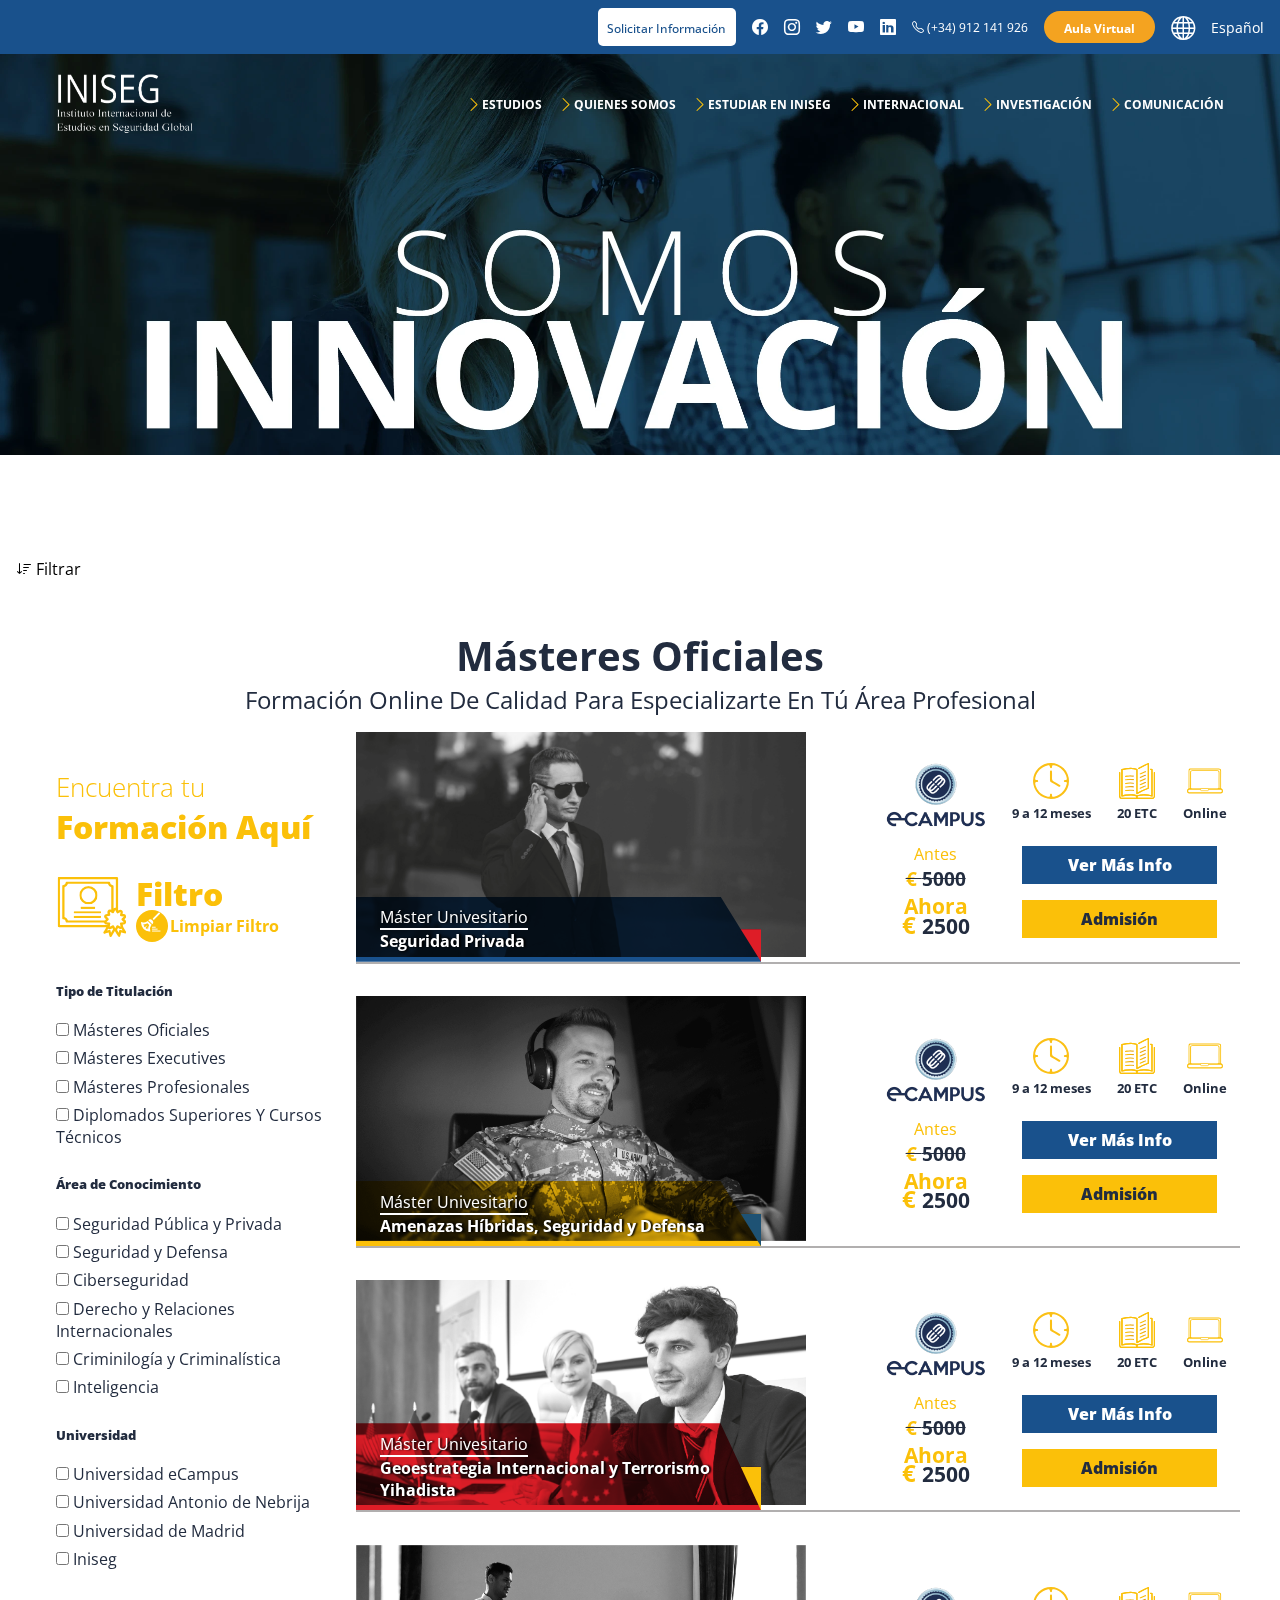
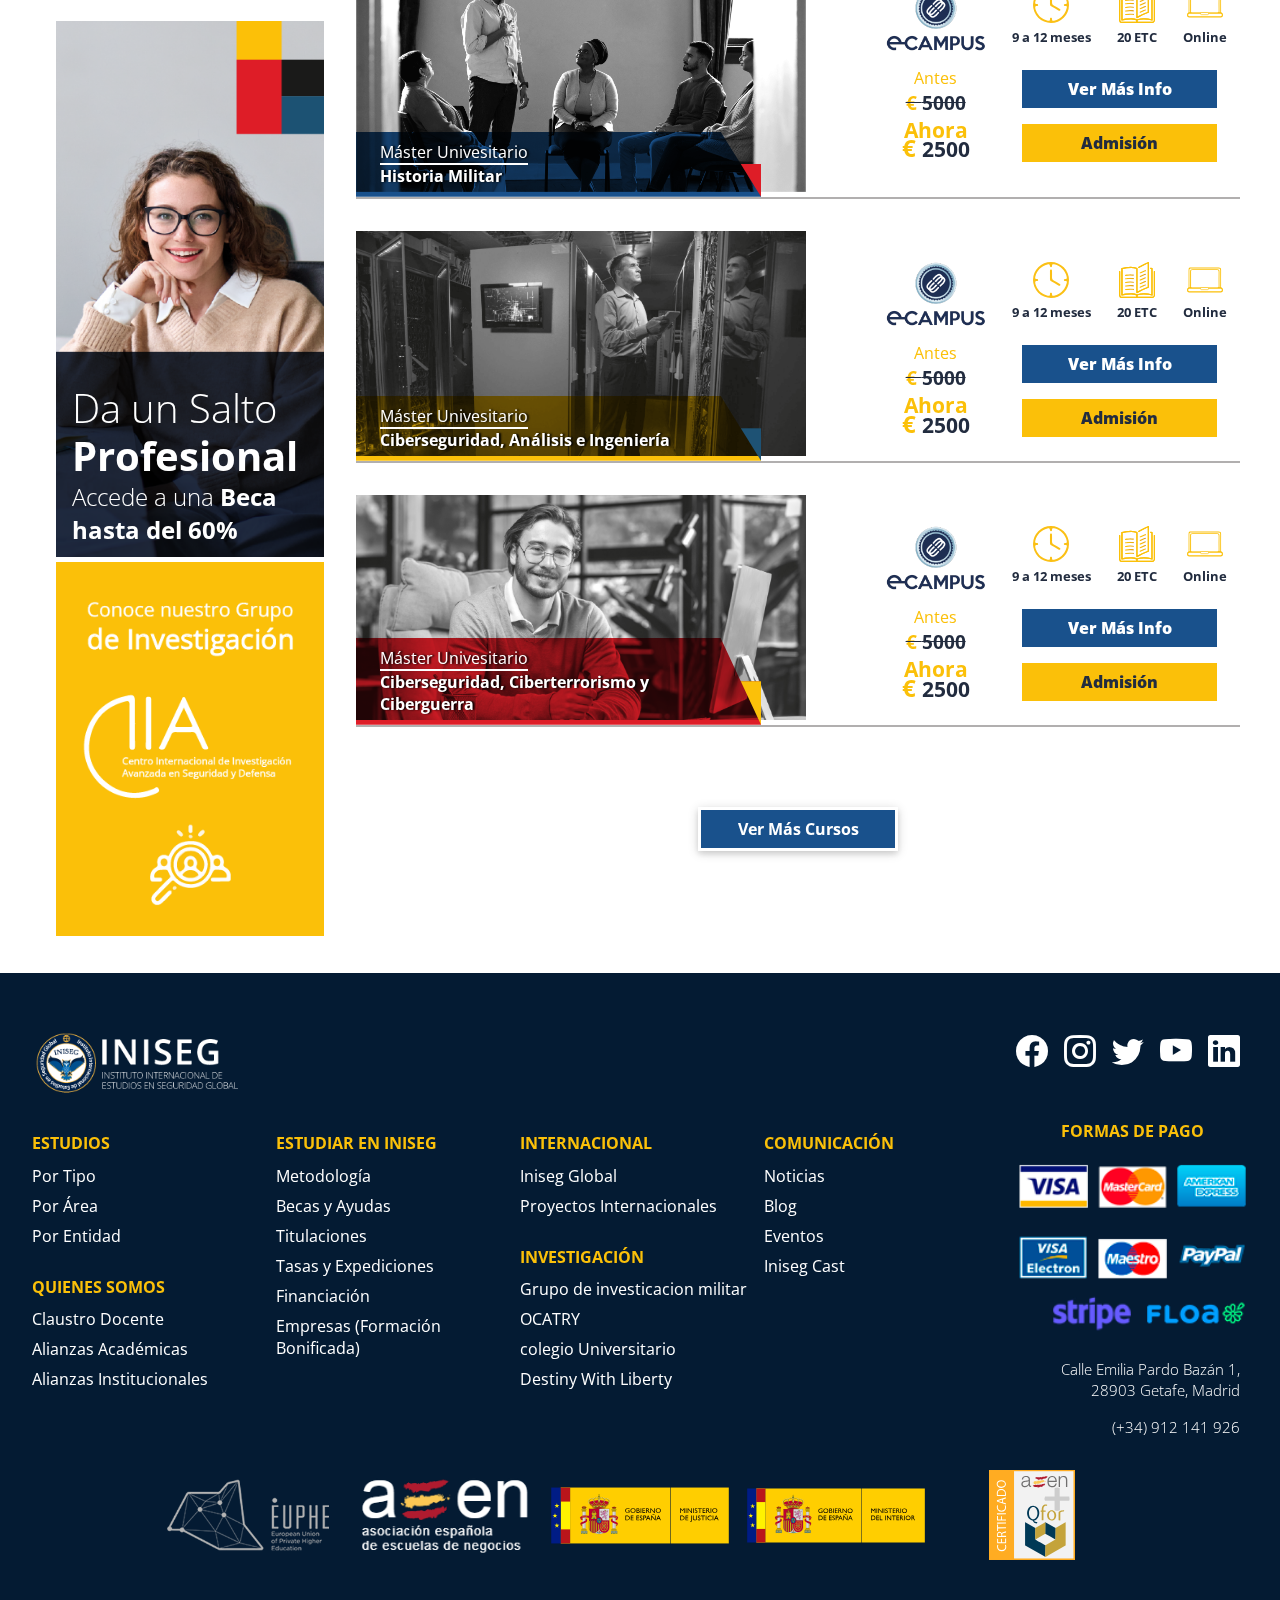
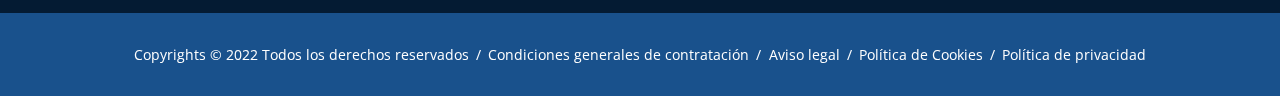
==== estudios/estudios.html @ e4878621 "first commit" ====
<!DOCTYPE html>
<html lang="es">

<head>
  <meta charset="UTF-8">
  <meta name="viewport" content="width=device-width, initial-scale=1.0">

  <!-- STYLES -->
  <link rel="stylesheet" href="../styles/styles.css">
  <link rel="stylesheet" href="../styles/stylesMenu.css">
  <link rel="stylesheet" href="styles/min.css">
  <link rel="stylesheet" href="styles/med.css">
  <link rel="stylesheet" href="styles/large.css">

  <!-- GOOGLE FONTS  -->
  <link rel="preconnect" href="https://fonts.googleapis.com">
  <link rel="preconnect" href="https://fonts.gstatic.com" crossorigin>
  <link href="https://fonts.googleapis.com/css2?family=Open+Sans:wght@300;400;500;700&display=swap" rel="stylesheet">

  <!-- CDN BOOTSTRAP -->
  <link href="https://cdn.jsdelivr.net/npm/bootstrap@5.3.0/dist/css/bootstrap.min.css" rel="stylesheet"
    integrity="sha384-9ndCyUaIbzAi2FUVXJi0CjmCapSmO7SnpJef0486qhLnuZ2cdeRhO02iuK6FUUVM" crossorigin="anonymous">

  <!-- CDN BOOTSTRAP ICONS -->
  <link rel="stylesheet" href="https://cdn.jsdelivr.net/npm/bootstrap-icons@1.10.5/font/bootstrap-icons.css">

  <link href="https://unpkg.com/boxicons@2.0.9/css/boxicons.min.css" rel="stylesheet">
  <!-- TITLE -->
  <title>Estudios INISEG</title>

  <!-- ICONO PESTAÑA -->
  <link rel="icon" href="assets/images/menu/logo-iniseg.png" type="image/png">
</head>

<body>
  <div id="contenedor_carga">
    <div id="carga"></div>
    <div id="cargaLogo"><img src="../assets/images/menu/logo-azul.png" alt="iniseg logo"></div>
  </div>
  <header>
    <div class="header-info-container">
      <div class="header-info-icons-mobile header-icons">
        <a href="https://www.facebook.com/InisegOficial/" target="_blank" rel="noopener noreferer"><i
            class="bi bi-facebook"></i></a>
        <a href="https://www.instagram.com/inisegoficial/" target="_blank" rel="noopener noreferer"><i
            class="bi bi-instagram"></i></a>
        <a href="https://twitter.com/InisegOficial" target="_blank" rel="noopener noreferer"><i
            class="bi bi-twitter"></i></a>
        <a href="https://www.youtube.com/channel/UCpvTeWrw-xa3XUYlUqQoJdw" target="_blank" rel="noopener noreferer"><i
            class="bi bi-youtube"></i></a>
        <a href="https://www.linkedin.com/company/inisegoficial/" target="_blank" rel="noopener noreferer"><i
            class="bi bi-linkedin"></i></a>
      </div>
      <div class="header-info">
        <div class="header-info-btn">
          <div class="header-info-btn-link">
            <a href="https://www.iniseg.es/contacto.html" target="_blank" rel="noopener noreferer">Solicitar
              Información</a>
          </div>
        </div>
        <div class="header-info-icons-desktop header-icons">
          <a href="https://www.facebook.com/InisegOficial/" target="_blank" rel="noopener noreferer"><i
              class="bi bi-facebook"></i></a>
          <a href="https://www.instagram.com/inisegoficial/" target="_blank" rel="noopener noreferer"><i
              class="bi bi-instagram"></i></a>
          <a href="https://twitter.com/InisegOficial" target="_blank" rel="noopener noreferer"><i
              class="bi bi-twitter"></i></a>
          <a href="https://www.youtube.com/channel/UCpvTeWrw-xa3XUYlUqQoJdw" target="_blank" rel="noopener noreferer"><i
              class="bi bi-youtube"></i></a>
          <a href="https://www.linkedin.com/company/inisegoficial/" target="_blank" rel="noopener noreferer"><i
              class="bi bi-linkedin"></i></a>
        </div>
        <div class="header-info-phone">
          <i class="bi bi-telephone"></i>
          <span> (+34) 912 141 926 </span>
        </div>
        <div class="header-info-aula">
          <div class="header-info-aula-btn">
            <a href="https://www.iniseg.es/campus.html" target="_blank" rel="noopener noreferer">Aula Virtual</a>
          </div>
        </div>
        <div class="header-info-lang">
          <div class="header-info-lang-icon">
            <i class="bi bi-globe"></i>
            <span class="info-lang">Español</span>
          </div>
        </div>
      </div>
    </div>
    <nav class="navbar">
      <div class="container">
        <div class="header-img-container">
          <a href="https://www.iniseg.es/" rel="noopener noreferer">
            <img class="logo" src="../assets/images/menu/nombre-azul.png"
              alt="Logo instituto internacional de estudios en Seguridad global iniseg">
          </a>
        </div>
        <ul class="nav-menu">
          <!-- ESTUDIOS -->
          <li class="nav-menu-item">
            <i class="bi bi-chevron-right"></i>
            <a href="#">ESTUDIOS</a>
            <div class="dropdown-menu">
              <div class="container">
                <span class="dropdown-close">
                  <i class="bi bi-chevron-double-left"></i>
                  Regresar
                </span>
                <div class="right-section">
                  <ul class="dropdown-links">
                    <li>
                      <div class="dropdown-links-items">
                        <h5>Por Tipo</h5>
                        <hr>
                        <a href="#" rel="noopener noreferer" class="underline">Másteres Oficiales</a>
                        <a href="#" rel="noopener noreferer" class="underline">Másteres Executives</a>
                        <a href="#" rel="noopener noreferer" class="underline">Másteres Profesionales</a>
                        <a href="#" rel="noopener noreferer" class="underline">Diplomados Superiores y Cursos
                          Técnicos</a>
                        <a href="#" rel="noopener noreferer" class="underline">Formación Continua</a>
                      </div>
                    </li>
                    <li>
                      <div class="dropdown-links-items">
                        <h5>Por Área</h5>
                        <hr>
                        <a href="#" rel="noopener noreferer" class="underline">Seguridad Privada</a>
                        <a href="#" rel="noopener noreferer" class="underline">Inteligencia</a>
                        <a href="#" rel="noopener noreferer" class="underline">Criminología Y Criminalística</a>
                        <a href="#" rel="noopener noreferer" class="underline">Seguridad y Defensa</a>
                        <a href="#" rel="noopener noreferer" class="underline">Relaciones Internacionales</a>
                        <a href="#" rel="noopener noreferer" class="underline">Ciberseguridad</a>
                      </div>
                    </li>
                    <li>
                      <div class="dropdown-links-items">
                        <h5>Por Entidad</h5>
                        <hr>
                        <a href="#" rel="noopener noreferer" class="underline">Universidad eCampus</a>
                        <a href="#" rel="noopener noreferer" class="underline">Universidad Antonio de Nebrija</a>
                        <a href="#" rel="noopener noreferer" class="underline">Universidad Complutense De Madrid</a>
                        <a href="#" rel="noopener noreferer" class="underline">Iniseg</a>
                      </div>
                    </li>
                  </ul>
                </div>
              </div>
            </div>
          </li>
          <!-- QUIENES SOMOS -->
          <li class="nav-menu-item">
            <i class="bi bi-chevron-right"></i>
            <a href="#">QUIENES SOMOS</a>
            <div class="dropdown-menu">
              <div class="container">
                <span class="dropdown-close">
                  <i class="bi bi-chevron-double-left"></i>
                  Regresar
                </span>
                <div class="right-section">
                  <ul class="dropdown-links">
                    <li>
                      <div class="dropdown-links-items">
                        <a href="https://www.iniseg.es/profesorado.html" rel="noopener noreferer"
                          class="underline">Claustro Docente</a>
                      </div>
                    </li>
                    <li>
                      <div class="dropdown-links-items">
                        <a href="https://www.iniseg.es/alianzas-iniseg.html" rel="noopener noreferer"
                          class="underline">Alianzas Académicas</a>
                      </div>
                    </li>
                    <li>
                      <div class="dropdown-links-items">
                        <a href="#" rel="noopener noreferer" class="underline">Alianzas Institucionales</a>
                      </div>
                    </li>
                  </ul>
                </div>
              </div>
            </div>
          </li>
          <!-- ESTUDIAR EN INISEG -->
          <li class="nav-menu-item">
            <i class="bi bi-chevron-right"></i>
            <a href="#">ESTUDIAR EN INISEG</a>
            <div class="dropdown-menu">
              <div class="container">
                <span class="dropdown-close">
                  <i class="bi bi-chevron-double-left"></i>
                  Regresar
                </span>
                <div class="right-section">
                  <ul class="dropdown-links">
                    <li>
                      <div class="dropdown-links-items">
                        <a href="https://www.iniseg.es/metodologia-iniseg.html" rel="noopener noreferer"
                          class="underline">Metodología</a>
                      </div>
                    </li>
                    <li>
                      <div class="dropdown-links-items">
                        <a href="https://www.iniseg.es/becas-ayudas.html" rel="noopener noreferer"
                          class="underline">Becas y Ayudas</a>
                      </div>
                    </li>
                    <li>
                      <div class="dropdown-links-items">
                        <a href="https://www.iniseg.es/titulaciones.php" rel="noopener noreferer"
                          class="underline">Titulaciones</a>
                      </div>
                    </li>
                    <li>
                      <div class="dropdown-links-items">
                        <a href="https://www.iniseg.es/tasas-y-expedicion.php" rel="noopener noreferer"
                          class="underline">Tasas y Expediciones</a>
                      </div>
                    </li>
                    <li>
                      <div class="dropdown-links-items">
                        <a href="#" rel="noopener noreferer" class="underline">Financiación</a>
                      </div>
                    </li>
                    <li>
                      <div class="dropdown-links-items">
                        <a href="#" rel="noopener noreferer" class="underline">Empresas (Formación Bonificada)</a>
                      </div>
                    </li>
                  </ul>
                </div>
              </div>
            </div>
          </li>
          <!-- INTERNACIONAL -->
          <li class="nav-menu-item">
            <i class="bi bi-chevron-right"></i>
            <a href="#">INTERNACIONAL</a>
            <div class="dropdown-menu">
              <div class="container">
                <span class="dropdown-close">
                  <i class="bi bi-chevron-double-left"></i>
                  Regresar
                </span>
                <div class="right-section">
                  <ul class="dropdown-links">
                    <li>
                      <div class="dropdown-links-items">
                        <h5>Iniseg Global</h5>
                        <hr>
                        <a href="https://www.iniseg.es/colombia/" rel="noopener noreferer"
                          class="underline">Colombia</a>
                        <a href="#" rel="noopener noreferer" class="underline">Ecuador</a>
                        <a href="#" rel="noopener noreferer" class="underline">Rep. Dominicana</a>
                      </div>
                    </li>
                    <li>
                      <div class="dropdown-links-items">
                        <h5>Proyectos Internacionales</h5>
                        <hr>
                        <a href="#" rel="noopener noreferer" class="underline">Mescyt 2023</a>
                        <a href="#" rel="noopener noreferer" class="underline">EGRADH</a>
                        <a href="#" rel="noopener noreferer" class="underline">SECAP</a>
                      </div>
                    </li>
                  </ul>
                </div>
              </div>
            </div>
          </li>
          <!-- INVESTIGACIÓN -->
          <li class="nav-menu-item">
            <i class="bi bi-chevron-right"></i>
            <a href="#">INVESTIGACIÓN</a>
            <div class="dropdown-menu">
              <div class="container">
                <span class="dropdown-close">
                  <i class="bi bi-chevron-double-left"></i>
                  Regresar
                </span>
                <div class="right-section">
                  <ul class="dropdown-links">
                    <li>
                      <div class="dropdown-links-items">
                        <a href="#" rel="noopener noreferer" class="underline">Escuela De Doctorado</a>
                      </div>
                    </li>
                    <li>
                      <div class="dropdown-links-items">
                        <h5>CIIA</h5>
                        <hr>
                        <a href="../historia_militar/historiaMilitar.html"
                          rel="noopener noreferer">Grupo de Investigación Historia Militar</a>
                        <a href="https://www.ocatry.org/" rel="noopener noreferer">OCATRY</a>
                        <a href="https://www.colegio-inteligencia.eu/" rel="noopener noreferer">Colegio
                          Universitario</a>
                        <a href="https://destinywithliberty.org/" rel="noopener noreferer">Destiny With Liberty</a>
                      </div>
                    </li>
                  </ul>
                </div>
              </div>
            </div>
          </li>
          <!-- COMUNICACIÓN -->
          <li class="nav-menu-item">
            <i class="bi bi-chevron-right"></i>
            <a href="#">COMUNICACIÓN</a>
            <div class="dropdown-menu">
              <div class="container">
                <span class="dropdown-close">
                  <i class="bi bi-chevron-double-left"></i>
                  Regresar
                </span>
                <div class="right-section">
                  <ul class="dropdown-links">
                    <li>
                      <div class="dropdown-links-items">
                        <a href="https://www.iniseg.es/comunicacion-iniseg/blog/category/iniseg/"
                          rel="noopener noreferer" class="underline">Noticias</a>
                      </div>
                    </li>
                    <li>
                      <div class="dropdown-links-items">
                        <a href="https://www.iniseg.es/comunicacion-iniseg/blogs-iniseg/" rel="noopener noreferer"
                          class="underline">Blog</a>
                      </div>
                    </li>
                    <li>
                      <div class="dropdown-links-items">
                        <a href="https://www.iniseg.es/eventos-iniseg/" rel="noopener noreferer"
                          class="underline">Eventos</a>
                      </div>
                    </li>
                    <li>
                      <div class="dropdown-links-items">
                        <a href="https://www.iniseg.es/comunicacion-iniseg/iniseg-cast/" rel="noopener noreferer"
                          class="underline">Iniseg Cast</a>
                      </div>
                    </li>
                  </ul>
                </div>
              </div>
            </div>
          </li>
        </ul>
        <i class="bi bi-list toggle-navbar"></i>
      </div>
    </nav>
    <div class="header-video">
      <picture>
        <source srcset="../assets/estudios/banners/innovacion-web-xl.webp" media="(min-width: 600px)" type="image/webp">
        <source srcset="../assets/estudios/banners/innovacion-xl.png" media="(min-width: 600px)" type="image/png">
        <img src="../assets/estudios/banners/innovacion-sm.png" alt="Iniseg Innovacion">
      </picture>
    </div>
  </header>
  <main class="main-container">
    <!-- BOTON FILTRAR -->
    <div class="filtrar-mobile-btn">
      <div class="main-filter-title filter-title-mobile">
        <h2>
          Encuentra tu <br>
          <span>Formación Aquí</span>
        </h2>
      </div>
      <div class="filtrar-mobile-text">
        <!-- <i class="bi bi-arrow-down-circle-fill"></i> -->
        <i class="bi bi-hand-index-thumb"></i>
        <h2>Busca aquí la formación que deseas, selecciona tus opciones y te aparecerá el listado asociado</h2>
      </div>
      <button class="btn btn-warning d-lg-none btn-md my-3" type="button" data-bs-toggle="offcanvas"
        data-bs-target="#offcanvasResponsive" aria-controls="offcanvasResponsive">
        <i class="bi bi-sort-down"></i>
        Filtrar
      </button>
    </div>
    <!-- TITULO MASTERES -->
    <div class="main-container-head">
      <h1 class="main-title">Másteres Oficiales</h1>
      <span>Formación Online De Calidad Para Especializarte En Tú Área Profesional</span>
    </div>


    <!-- FILTROS - CARDS -->
    <div class="main-container-body">
      <!-- FILTRO -->
      <div class="main-col-filters offcanvas-lg offcanvas-start" tabindex="-1" id="offcanvasResponsive"
        aria-labelledby="offcanvasResponsiveLabel">
        <div class="offcanvas-header">
          <h5 class="offcanvas-title" id="offcanvasResponsiveLabel"></h5>
          <button type="button" class="btn-close" data-bs-dismiss="offcanvas" data-bs-target="#offcanvasResponsive"
            aria-label="Close"></button>
        </div>
        <div class="main-filter-title filter-title-desktop">
          <h2>
            Encuentra tu <br>
            <span>Formación Aquí</span>
          </h2>
        </div>
        <div class="main-filter-clear">
          <img src="../assets/estudios/icons/DEGREE_icon.svg" alt="">
          <div class="main-filter-clr-btn">
            <h2>Filtro</h2>
            <button class="btn-limpiar-filtro">
              <span class="circle" aria-hidden="true">
                <span class="icon">
                  <svg width="20px" height="20px" viewBox="0 0 21 20">
                    <title>ic-purge</title>
                    <g id="broom">
                      <path d="M13.33,7.67A1,1,0,0,1,12.62,6L18.28.3A1,1,0,0,1,19.7,1.72L14,7.37A1,1,0,0,1,13.33,7.67Z"
                        style="fill: #fff"></path>
                      <path d="M11.92,12.32,7.67,8.08a3,3,0,0,1,4.24,4.24Z" style="fill: #fff"></path>
                      <path id="brush"
                        d="M11.17,13,7,8.83l-.69.52a6,6,0,0,1-5,1L0,10.07.11,11.4a9,9,0,0,0,8.48,8.48L9.93,20l-.31-1.3a6,6,0,0,1,1-5Zm-3.7,4.72c-.2,0-.4-.12-.59-.18a3,3,0,0,1,.27-2,2.78,2.78,0,0,0-.92,1.76,6.92,6.92,0,0,1-1.47-.88l2.09-3.32L3.93,15.62a6.93,6.93,0,0,1-1.21-1.85,3,3,0,0,0,1.39-.58,3,3,0,0,0,.37-.35,3,3,0,0,1-2,.27c-.06-.2-.14-.39-.18-.59a8,8,0,0,0,4.5-1.09l1.78,1.78A8,8,0,0,0,7.47,17.71Z"
                        style="fill: #fff"></path>
                    </g>
                    <g id="logs">
                      <line x1="12" y1="19.5" x2="20" y2="19.5"
                        style="fill: none; stroke: #fff; stroke-linecap: round; stroke-miterlimit: 10"></line>
                      <line x1="12" y1="17.5" x2="17" y2="17.5"
                        style="fill: none; stroke: #fff; stroke-linecap: round; stroke-miterlimit: 10"></line>
                      <line x1="12" y1="15.5" x2="15" y2="15.5"
                        style="fill: none; stroke: #fff; stroke-linecap: round; stroke-miterlimit: 10"></line>
                    </g>
                  </svg>
                </span>
              </span>
              <span class="button-text">Limpiar Filtro</span>
            </button>
            <!-- <p class="btn-limpiar-filtro">Limpiar filtro</p> -->
          </div>
        </div>
        <div class="main-filter-list">
          <div class="filter-titulacion filter-subtitle">
            <h5>Tipo de Titulación</h5>
            <form action="#">
              <label for="master-oficial">
                <input class="checkbox-titulación checkboxes" id="master-oficial" name="master-oficial" type="checkbox"
                  onclick="seleccionarCheckbox(event), actualizarTitulo()">
                Másteres Oficiales
              </label>
              <label for="master-executive">
                <input class="checkbox-titulación checkboxes" id="master-executive" name="master-executive"
                  type="checkbox" onclick="seleccionarCheckbox(event), actualizarTitulo()">
                Másteres Executives
              </label>
              <label for="master-profesional">
                <input class="checkbox-titulación checkboxes" id="master-profesional" name="master-profesional"
                  type="checkbox" onclick="seleccionarCheckbox(event), actualizarTitulo()">
                Másteres Profesionales
              </label>
              <label for="diplomado-superior">
                <input class="checkbox-titulación checkboxes" id="diplomado-superior" name="diplomado-superior"
                  type="checkbox" onclick="seleccionarCheckbox(event), actualizarTitulo()">
                Diplomados Superiores Y Cursos Técnicos
              </label>
            </form>
          </div>
          <div class="filter-concimiento filter-subtitle">
            <h5>Área de Conocimiento</h5>
            <form action="#">
              <label for="seg-publica">
                <input class="checkboxes" id="seg-publica" name="seg-publica" type="checkbox">
                Seguridad Pública y Privada
              </label>
              <label for="seg-defensa">
                <input class="checkboxes" id="seg-defensa" name="seg-defensa" type="checkbox">
                Seguridad y Defensa
              </label>
              <label for="ciberseguridad">
                <input class="checkboxes" id="ciberseguridad" name="ciberseguridad" type="checkbox">
                Ciberseguridad
              </label>
              <label for="der-inter">
                <input class="checkboxes" id="der-inter" name="der-inter" type="checkbox">
                Derecho y Relaciones Internacionales
              </label>
              <label for="criminologia">
                <input class="checkboxes" id="criminologia" name="criminologia" type="checkbox">
                Criminilogía y Criminalística
              </label>
              <label for="inteligencia">
                <input class="checkboxes" id="inteligencia" name="inteligencia" type="checkbox">
                Inteligencia
              </label>
            </form>
          </div>
          <div class="filter-universidad filter-subtitle">
            <h5>Universidad</h5>
            <form action="#">
              <label for="ecampus">
                <input class="checkboxes" id="ecampus" name="ecampus" type="checkbox">
                Universidad eCampus
              </label>
              <label for="nebrija">
                <input class="checkboxes" id="nebrija" name="nebrija" type="checkbox">
                Universidad Antonio de Nebrija
              </label>
              <label for="madrid">
                <input class="checkboxes" id="madrid" name="madrid" type="checkbox">
                Universidad de Madrid
              </label>
              <label for="iniseg">
                <input class="checkboxes" id="iniseg" name="iniseg" type="checkbox">
                Iniseg
              </label>
            </form>
          </div>
        </div>
        <!-- IMG BANNER BECA DESKTOP -->
        <div class="main-container-img-desktop">
          <picture>
            <source media="(min-width: 760px)" srcset="../assets/estudios/banners/img_3_1.png">
            <img src="../assets/estudios/banners/img_3.png" alt="iniseg beca 60%">
          </picture>
          <div class="main-cont-mobile-text">
            <p>Da un Salto <br><span>Profesional</span><br></p>
            <p>
              Accede a una<span>
                Beca<br>
                hasta del 60%</span>
            </p>
          </div>
        </div>
        <!-- IMAGEN DESKTOP GRUPO INVESTIGACIÓN -->
        <div class="main-img-desktop my-5">
          <img src="../assets/estudios/banners/img_2.png" alt="Iniseg Grupo de investigación militar">
        </div>
      </div>
      <!-- CARDS CURSOS -->
      <div class="cards-container">
        <div class="cards">
          <!-- MASTERES OFICIALES -->
        </div>
        <!-- BOTÓN VER MÁS -->
        <div class="btn-ver-mas">
          <p>Ver Más Cursos</p>
        </div>
      </div>
    </div>
  </main>
  <footer>
    <div class="footer-1">
      <div class="footer-1-logo-menu">
        <div class="footer-logo">
          <a href="https://www.iniseg.es/" target="_blank" rel="noopener noreferer">
            <img src="../assets/images/menu/logo-nombre-blanco.png"
              alt="Logo instituto internacional de estudios en Seguridad global iniseg">
          </a>
        </div>
        <div class="footer-1-content">
          <div class="sub-footer-1">
            <section class="footer-menu estudios">
              <div>
                <h3 class="d-flex g-2 justify-content-between flex-grow-1 animate " data-bs-toggle="collapse" href="#collapseEstudios" role="button" aria-expanded="false"
                  aria-controls="collapseEstudios">ESTUDIOS<i class="bi bi-plus-lg"></i></h3>
              </div>
              <div class="sub-footer-1-list collapse" id="collapseEstudios">
                <ul>
                  <li>
                    <a href="">
                      Por Tipo
                    </a>
                  </li>
                  <li>
                    <a href="">
                      Por Área
                    </a>
                  </li>
                  <li>
                    <a href="">
                      Por Entidad
                    </a>
                  </li>
                </ul>
              </div>
            </section>
            <section class="footer-menu somos">
              <div>
                <h3 class="d-flex g-2 justify-content-between flex-grow-1 animate" data-bs-toggle="collapse" href="#collapseIniseg" role="button" aria-expanded="false"
                  aria-controls="collapseIniseg">QUIENES SOMOS<i class="bi bi-plus-lg"></i></h3>
              </div>
              <div class="sub-footer-1-list collapse" id="collapseIniseg">
                <ul>
                  <li>
                    <a href="https://www.iniseg.es/profesorado.html" target="_blank" rel="noopener noreferer">
                      Claustro Docente
                    </a>
                  </li>
                  <li>
                    <a href="https://www.iniseg.es/alianzas-iniseg.html" target="_blank" rel="noopener noreferer">
                      Alianzas Académicas
                    </a>
                  </li>
                  <li>
                    <a href="#" target="_blank" rel="noopener noreferer">
                      Alianzas Institucionales
                    </a>
                  </li>
                </ul>
              </div>
            </section>
          </div>
          <div class="sub-footer-1">
            <section class="footer-menu estudiar">
              <div>
                <h3 class="d-flex g-2 justify-content-between flex-grow-1 animate" data-bs-toggle="collapse" href="#collapseEstudiar" role="button" aria-expanded="false"
                  aria-controls="collapseEstudiar">ESTUDIAR EN INISEG<i class="bi bi-plus-lg"></i></h3>
              </div>
              <div class="sub-footer-1-list collapse" id="collapseEstudiar">
                <ul>
                  <li>
                    <a href="https://www.iniseg.es/metodologia-iniseg.html" target="_blank" rel="noopener noreferer">
                      Metodología
                    </a>
                  </li>
                  <li>
                    <a href="https://www.iniseg.es/becas-ayudas.html" target="_blank" rel="noopener noreferer">
                      Becas y Ayudas
                    </a>
                  </li>
                  <li>
                    <a href="https://www.iniseg.es/titulaciones.php" target="_blank" rel="noopener noreferer">
                      Titulaciones
                    </a>
                  </li>
                  <li>
                    <a href="https://www.iniseg.es/tasas-y-expedicion.php" target="_blank" rel="noopener noreferer">
                      Tasas y Expediciones
                    </a>
                  </li>
                  <li>
                    <a href="#" target="_blank" rel="noopener noreferer">
                      Financiación
                    </a>
                  </li>
                  <li>
                    <a href="#" target="_blank" rel="noopener noreferer">
                      Empresas (Formación Bonificada)
                    </a>
                  </li>
                </ul>
              </div>
            </section>
          </div>
          <div class="sub-footer-1">
            <section class="footer-menu internacional">
              <div>
                <h3 class="d-flex g-2 justify-content-between flex-grow-1 animate" data-bs-toggle="collapse" href="#collapsInternacional" role="button" aria-expanded="false"
                  aria-controls="collapsInternacional">INTERNACIONAL<i class="bi bi-plus-lg"></i></h3>
              </div>
              <div class="sub-footer-1-list collapse" id="collapsInternacional">
                <ul>
                  <li>
                    <a href="#" target="_blank" rel="noopener noreferer">
                      Iniseg Global
                    </a>
                  </li>
                  <li>
                    <a href="#" target="_blank" rel="noopener noreferer">
                      Proyectos Internacionales
                    </a>
                  </li>
                </ul>
              </div>
            </section>
            <section class="footer-menu investigacion">
              <div>
                <h3 class="d-flex g-2 justify-content-between flex-grow-1 animate" data-bs-toggle="collapse" href="#collapseInvestigacion" role="button" aria-expanded="false"
                  aria-controls="collapseInvestigacion">INVESTIGACIÓN<i class="bi bi-plus-lg"></i></h3>
              </div>
              <div class="sub-footer-1-list collapse" id="collapseInvestigacion">
                <ul>
                  <li>
                    <a href="../historia_militar/historiaMilitar.html" target="_blank" rel="noopener noreferer">
                      Grupo de investicacion militar
                    </a>
                  </li>
                  <li>
                    <a href="https://www.ocatry.org/" target="_blank" rel="noopener noreferer">
                      OCATRY
                    </a>
                  </li>
                  <li>
                    <a href="https://www.colegio-inteligencia.eu/" target="_blank" rel="noopener noreferer">
                      colegio Universitario
                    </a>
                  </li>
                  <li>
                    <a href="https://destinywithliberty.org/" target="_blank" rel="noopener noreferer">
                      Destiny With Liberty
                    </a>
                  </li>
                </ul>
              </div>
            </section>
          </div>
          <div class="sub-footer-1">
            <section class="footer-menu comunicacion">
              <div>
                <h3 class="d-flex g-2 justify-content-between flex-grow-1 animate" data-bs-toggle="collapse" href="#collapseComunicacion" role="button" aria-expanded="false"
                  aria-controls="collapseComunicacion">COMUNICACIÓN<i class="bi bi-plus-lg"></i></h3>
              </div>
              <div class="sub-footer-1-list collapse" id="collapseComunicacion">
                <ul>
                  <li>
                    <a href="https://www.iniseg.es/comunicacion-iniseg/blog/category/iniseg/" target="_blank" rel="noopener noreferer">
                      Noticias
                    </a>
                  </li>
                  <li>
                    <a href="https://www.iniseg.es/comunicacion-iniseg/blogs-iniseg/" target="_blank" rel="noopener noreferer">
                      Blog
                    </a>
                  </li>
                  <li>
                    <a href="https://www.iniseg.es/eventos-iniseg/" target="_blank" rel="noopener noreferer">
                      Eventos
                    </a>
                  </li>
                  <li>
                    <a href="https://www.iniseg.es/comunicacion-iniseg/iniseg-cast/" target="_blank" rel="noopener noreferer">
                      Iniseg Cast
                    </a>
                  </li>
                </ul>
              </div>
            </section>
          </div>
        </div>
      </div>
      <div class="footer-1-icons-address">
        <div class="footer-icons">
          <a href="https://www.facebook.com/InisegOficial/" target="_blank" rel="noopener noreferer"><i
              class="bi bi-facebook"></i></a>
          <a href="https://www.instagram.com/inisegoficial/" target="_blank" rel="noopener noreferer"><i
              class="bi bi-instagram"></i></a>
          <a href="https://twitter.com/InisegOficial" target="_blank" rel="noopener noreferer"><i
              class="bi bi-twitter"></i></a>
          <a href="https://www.youtube.com/channel/UCpvTeWrw-xa3XUYlUqQoJdw" target="_blank" rel="noopener noreferer"><i
              class="bi bi-youtube"></i></a>
          <a href="https://www.linkedin.com/company/inisegoficial/" target="_blank" rel="noopener noreferer"><i
              class="bi bi-linkedin"></i></a>
        </div>
        <h3>FORMAS DE PAGO</h3>
        <img src="../assets/images/footer-logos/metodos-pago-1.png" alt="métodos de pago">
        <div class="footer-address">
          <p>Calle Emilia Pardo Bazán 1,<br>28903 Getafe, Madrid</p>
          <p>(+34) 912 141 926</p>
        </div>
      </div>
    </div>
    <div class="footer-2">
      <a href="https://euphe.eu/" target="_blank" rel="noopener noreferer">
        <img src="../assets/images/footer-logos/euphe-logo-gray.png"
          alt="logo de European union of private higher education EUPHE ">
      </a>
      <a href="https://www.aeen.org/" target="_blank" rel="noopener noreferer">
        <img src="../assets/images/footer-logos/aen-logo.png" alt="logo asociación española de escuela de negocios aeen">
      </a>
      <a href="https://www.mjusticia.gob.es/" target="_blank">
        <img src="../assets/images/footer-logos/Logotipo_del_Ministerio_de_Justicia.svg" alt="logo ministerio de justicia españa"
          width="100%" height="100%">
      </a>
      <a href="https://www.interior.gob.es/" target="_blank">
        <img src="../assets/images/footer-logos/Logotipo_del_Ministerio_del_Interior.svg"
          alt="logo ministerio del interior españa" width="100%" height="100%">
      </a>
      <a href="https://qfor.org/obtenir_le_label_qfor.php?txtlang=es" target="_blank">
        <img src="../assets/images/footer-logos/qfor-logo.svg" alt="logo de certificación qfor" width="100%" height="100%">
      </a>
    </div>
    <div class="footer-3">
      <p>Copyrights © 2022 Todos los derechos reservados <span> / </span> Condiciones generales de contratación <span> /
        </span> Aviso legal <span> / </span> Política de Cookies <span> / </span> Política de privacidad</p>
    </div>
  </footer>

  <script src="js/scripts.js"></script>
  <script src="../js/menu.js"></script>
  <script src="js/cardsData.js" type="module"></script>
  <script src="js/renderCards.js" type="module"></script>
  <script src="https://cdn.jsdelivr.net/npm/bootstrap@5.3.0/dist/js/bootstrap.bundle.min.js"
    integrity="sha384-geWF76RCwLtnZ8qwWowPQNguL3RmwHVBC9FhGdlKrxdiJJigb/j/68SIy3Te4Bkz"
    crossorigin="anonymous"></script>
</body>
</html>
---- styles/styles.css ----
:root {
	
	--open-sans: 'Open Sans', sans-serif;
	--blue: 25,81,140;
  --main-blue: 25,81,140;
	--dark-blue: 34,44,63;
	--footer-blue: 4, 27, 51;
	--light-blue: 122,193,254;
	--blue-card: 30,82,116;
	--blue-subMenu: 229,235,248;
  --main-yellow: 251,192,9;
	--dark-yellow: 244,163,32;
	--red: 222,29,39;
	--grey: 245,243,243;
	--dark-grey:177,175,175;
	--brillo: 255,255,255;
	--border-color: 0,0,0,0;
}

* {
	margin: 0;
	padding: 0;
	box-sizing: border-box;
	font-family: var(--open-sans);
}

::-webkit-scrollbar {
	display: none;
}

body {
	color: rgba(var(--dark-blue), 1) !important;
}

a {
	text-decoration: none !important;
}

p{
	margin: 0 !important;
}

li {
	list-style: none !important;
}

img, svg {
	max-width: 100%;
	height: auto;
}

form {
	display: flex;
	flex-direction: column;
}

label {
	margin: 0.2rem 0;
}

figure {
	margin: 0 !important;
}

footer{
	background-color: rgb(var(--footer-blue));
}
---- styles/stylesMenu.css ----
/*Page Loader*/
#contenedor_carga {
  background-color: #ffffff;
  height: 100%;
  width: 100%;
  position: fixed;
  -webkit-transition: all 1s ease;
  -o-transition: all 1s ease;
  transition: all 1s ease;
  z-index: 10000;
}

#cargaLogo img {
  height: 100px;
  width: 100px;
  border-radius: 100%;
  position: absolute;
  top: -110px;
  left: 0;
  right: 0;
  bottom: 0;
  margin: auto;
}

#carga {
  border: 5px solid hsla(0, 0%, 100%, 0);
  border-top-color: #f4a320;
  border-radius: 50%;
  width: 115px;
  height: 115px;
  position: absolute;
  top: -110px;
  left: 0;
  right: 0;
  bottom: 0;
  margin: auto;
  -webkit-animation: girar 1s linear infinite;
  -o-animation: girar 1s linear infinite;
  animation: girar 1s linear infinite;
}

@keyframes girar {
  from {
    transform: rotate(0deg);
  }

  to {
    transform: rotate(360deg);
  }
}

/* ####### HEADER MENU ########## */

/* ---- HEADER INFORMATION ----- */
.logo {
  max-width: 100%;
  height: 100px;
}

.header-info-container {
  background-color: rgba(var(--main-blue), 1);
  padding: 0.5rem 1rem;
}

.header-info-icons-mobile {
  display: flex;
  gap: 1rem;
  justify-content: center;
  /* font-size: 1.2rem; */
  margin-bottom: 0.5rem;
}

.header-info-icons-mobile a {
  color: white;
}

.header-info-icons-mobile a:hover,
.header-info-icons-desktop a:hover {
  color: rgba(var(--main-yellow), 1);
}

.header-info-icons-desktop,
.header-info-phone {
  display: none;
}

.header-info {
  display: flex;
  justify-content: space-evenly;
  align-items: center;
  gap: 1rem;
  max-width: 1280px;
  margin: 0 auto;
}

.logo {
  transition: opacity 1s ease-in-out;
}

.logo.hidden {
  opacity: 0.4;
}

/* -- HEADER BOTÓN SOLICTAR INFORMACIÓN */
.header-info-btn-link {
  background-color: white;
  padding: 0.5rem 0.6rem;
  border-radius: 5px;
}

.header-info-btn-link a {
  color: rgba(var(--main-blue), 1);
  font-size: 0.7rem;
  font-weight: 500;
}

.header-info-btn-link:hover {
  background-color: rgba(var(--main-blue), 1);
  border: 1px solid white;
}

.header-info-btn-link:hover a {
  color: white;
}

/* --- HEADER BOTÓN AULA VIRTUAL */
.header-info-aula-btn {
  background-color: rgba(var(--dark-yellow), 1);
  padding: 0.3rem 0.5rem;
  border-radius: 16px;
}

.header-info-aula-btn:hover {
  background-color: white;
}

.header-info-aula-btn:hover a {
  color: rgba(var(--dark-blue), 1);
}

.header-info-aula-btn a {
  color: white;
  font-size: 0.81rem;
  font-weight: 700;
}

/* --- HEADER ICON LANGUAGE */

.header-info-lang-icon {
  color: white;
  font-size: 1.5rem;
}

.info-lang {
  display: none;
}

/* --- HEADER VIDEO */
.header-video {
  text-align: center;
}

.header-video img {
  width: 100%;
}

/* ####### FIN HEADER MENU ########### */

/* ####### NAVIGATION ################ */

.container {
  max-width: 1200px;
  margin: 0 auto;
  padding: 0 16px;
  height: 100%;
}

nav {
  background-color: transparent;
  height: 100px;
  position: relative;
  padding-top: 0 !important;
  /* padding: 1rem 0; */
}

nav:hover {
  background-color: white;
}

nav .toggle-navbar {
  cursor: pointer;
  position: relative;
  z-index: 200;
  transition: all 0.3s ease;
  display: none;
}
nav > .container {
  display: flex;
  align-items: center;
  justify-content: space-between;
}
nav .brand {
  margin-right: auto;
  font-size: 24px;
  font-weight: 700;
  font-family: var(--oswald);
  color: #000;
  text-transform: uppercase;
}
nav .nav-menu {
  display: flex;
  grid-gap: 1rem;
  margin-bottom: 0;
}
nav .nav-menu > li {
  height: 100px;
  display: flex;
  align-items: center;
  justify-content: center;
  font-size: 0.75rem;
}
nav .nav-menu > li > a {
  color: #ffffff;
  font-weight: 700;
  transition: all 0.3s ease;
  display: flex;
  justify-content: center;
  align-items: center;
  position: relative;
}

/* -- EFECTO HOVER SUB LÍNEA */
nav .nav-menu > li > a::after {
  content: "";
  position: absolute;
  width: 100%;
  transform: scaleX(0);
  height: 2px;
  bottom: 0;
  left: 0;
  background-color: rgb(var(--dark-yellow));
  transform-origin: bottom right;
  transition: transform 0.25s ease-out;
}

nav .nav-menu > li:hover > a::after,
nav .nav-menu > li:focus > a::after {
  transform: scaleX(1);
  transform-origin: bottom left;
}

nav .nav-menu > li:hover > a,
nav .nav-menu > li:focus > a {
  color: var(--light-blue);
  text-decoration: underline;
}

/* -- COLOR OSCURO EN INDICES AL HACER HOVER SOBRE EL NAV */
nav:hover .nav-menu > li > a {
  color: rgb(var(--dark-blue));
  transition: all 0.3s ease;
}

/* --- ESTILO CHEVRON RIGHT ICON */
nav .nav-menu > li > .bi {
  transition: all 0.3s ease;
  font-size: 1rem;
  font-weight: 700;
  color: rgb(var(--main-yellow));
}
nav .nav-menu > li:hover > .bi {
  transform: rotate(90deg);
  padding-right: 5px;
}
nav .nav-menu > li .dropdown-menu {
  position: absolute;
  top: 100px;
  left: 0;
  width: 100%;
  background: rgb(var(--blue-subMenu));
  overflow: hidden;
  max-height: 0;
  border: transparent;
  transition: all 0.3s ease;
}
nav .nav-menu > li:hover .dropdown-menu {
  max-height: 1000px;
  display: block;
  border-radius: 0;
}

nav .nav-menu > li .dropdown-menu .container {
  display: flex;
  grid-gap: 2rem;
  flex-wrap: wrap;
  padding: 1rem;
  justify-content: center;
}
nav .nav-menu > li .dropdown-menu .container .dropdown-close .bi {
  color: rgb(var(--dark-yellow));
}
nav .nav-menu > li .dropdown-menu .left-section {
  flex-grow: 1;
  flex-basis: 300px;
}
nav .nav-menu > li .dropdown-menu .left-section .dropdown-close {
  cursor: pointer;
  margin-bottom: 28px;
  display: none;
}
nav .nav-menu > li .dropdown-menu .left-section h1 {
  margin-bottom: 16px;
  font-size: 24px;
}
nav .nav-menu > li .dropdown-menu .left-section p {
  line-height: 170%;
  font-size: 16px;
  color: var(--grey);
  margin-bottom: 28px;
}
nav .nav-menu > li .dropdown-menu .left-section .btn-see-all {
  padding: 12px 28px;
  /* background: var(--blue); */
  border-radius: 8px;
  color: #fff;
  transition: all 0.3s ease;
}
nav .nav-menu > li .dropdown-menu .left-section .btn-see-all:hover {
  background: rgb(var(--dark-blue));
}
nav .nav-menu > li .dropdown-menu .right-section {
  flex-grow: 1;
  /* flex-basis: 700px; */
}
nav .nav-menu > li .dropdown-menu .right-section h3 {
  font-size: 18px;
  text-transform: uppercase;
  margin-bottom: 36px;
}
nav .nav-menu > li .dropdown-menu .right-section .dropdown-links {
  display: flex;
  grid-gap: 3.5rem;
  justify-content: center;
}
/* nav .nav-menu > li .dropdown-menu .right-section .dropdown-links li {
	flex-grow: 1;
	flex-basis: 300px;
} */

nav .nav-menu > li .dropdown-menu .right-section .dropdown-links li .dropdown-links-items {
  display: flex;
  flex-direction: column;
  align-items: start;
}

nav .nav-menu > li .dropdown-menu .right-section .dropdown-links li hr {
  width: 100%;
  margin: 0.5rem 0;
}

/* --- ESTILO EFECTO LINEA SUBMENU */

nav .nav-menu > li .dropdown-menu .right-section .dropdown-links li a {
  /* display: flex;
	align-items: center;
	grid-gap: 16px; */
  transition: all.3s ease;
  font-size: 14px;
  color: rgb(var(--dark-blue));
  padding-bottom: 0.2rem;
  position: relative;
}

nav .nav-menu > li .dropdown-menu .right-section .dropdown-links li a::after {
  content: "";
  position: absolute;
  width: 100%;
  transform: scaleX(0);
  height: 1px;
  bottom: 0;
  left: 0;
  background-color: rgb(var(--dark-yellow));
  transform-origin: bottom right;
  transition: transform 0.25s ease-out;
}

nav .nav-menu > li .dropdown-menu .right-section .dropdown-links li a:hover::after {
  transform: scaleX(1);
  transform-origin: bottom left;
}

nav .nav-menu > li .dropdown-menu .right-section .dropdown-links li h5 {
  font-size: 14px;
  font-weight: 700;
  color: rgb(var(--dark-blue));
  margin-bottom: 6px;
  transition: all.3s ease;
}

/* nav .nav-menu > li .dropdown-menu .right-section .dropdown-links li a .bx {
	min-width: 50px;
	height: 50px;
	border-radius: 50%;
	display: flex;
	justify-content: center;
	align-items: center;
	font-size: 20px;
	background: #f5f5f5;
	transition: all.3s ease;
} */

/* nav .nav-menu > li .dropdown-menu .right-section .dropdown-links li a{
	
} */

/* nav .nav-menu > li .dropdown-menu .right-section .dropdown-links li a p {
	font-size: 14px;
	color: var(--grey);
	transition: all.3s ease;
} */
/* nav .nav-menu > li .dropdown-menu .right-section .dropdown-links li a:hover .bx {
	background: var(--blue);
	color: var(--light-blue);
} */
/* nav .nav-menu > li .dropdown-menu .right-section .dropdown-links li a:hover p {
	color: #000;
} */

/* --- STICKY MENU */
header .sticky {
  position: fixed;
  top: 0;
  width: 100%;
  background-color: white;
  z-index: 100;
  padding-top: 0;
  box-shadow: 0px 0px 20px -8px rgb(109, 109, 109);
}

header .sticky .nav-menu > li > a {
  color: rgb(var(--dark-blue));
  transition: all 0.3s ease;
}

/* MEDIA QUERIES PARA HEADER */
@media screen and (min-width: 375px) {
  .header-info-aula-btn {
    padding: 0.3rem 1.25rem;
  }
}

@media screen and (min-width: 425px) {
  .header-info {
    justify-content: end;
  }

  .header-info-aula-btn a,
  .header-info-btn-link a {
    font-size: 0.75rem;
  }
}

@media only screen and (min-width: 544px) {
  .header-info {
    justify-content: end;
  }

  .header-info-phone {
    display: block;
    color: white;
    font-size: 0.75rem;
  }
}

@media only screen and (min-width: 768px) {
  .header-info-icons-mobile {
    display: none;
  }

  .header-info-icons-desktop {
    display: flex;
    gap: 1rem;
    justify-content: center;
    font-size: 1rem;
  }

  .header-info-icons-desktop a {
    color: white;
  }
}

@media screen and (min-width: 994px) {
  .dropdown-close {
    display: none;
  }
}

@media only screen and (min-width: 1024px) {
  /* HEADER MENU */

  .header-img-container {
    max-width: 140px;
  }

  .header-info-lang-icon {
    display: flex;
    justify-content: center;
    align-items: center;
    gap: 1rem;
  }

  .info-lang {
    display: block;
    font-size: 0.85rem;
  }

  .header-video {
    margin-top: -100px;
  }

  /* FIN HEADER MENU */

}
/* FIN MEDIA QUERIES PARA HEADER */

/* MEDIA QUERIES ESPECIALES PARA NAV */

@media screen and (min-width: 280px) and (max-width: 424px) {
  nav .nav-menu {
    top: 188px !important;
  }

  /* --STICKY MOVIL MENU */
  nav .nav-menu-sticky {
    top: 100px !important;
  }
}

@media screen and (min-width: 425px) and (max-width: 767px) {
  nav .nav-menu {
    top: 188px !important;
  }

  nav .nav-menu-sticky {
    top: 100px !important;
  }
}

@media screen and (max-width: 993px) {
  nav {
    background-color: white;
    padding-top: 0 !important;
  }
  nav .nav-menu-sticky {
    top: 100px !important;
  }
  nav .nav-menu {
    position: fixed;
    top: 156px;
    left: 100%;
    width: 100%;
    height: 100%;
    background: rgb(var(--blue-subMenu));
    z-index: 100;
    flex-direction: column;
    align-items: flex-start;
    grid-gap: 0;
    padding-left: 24px;
    padding-top: 1rem;
    transition: all 0.3s ease;
  }
  nav .nav-menu > li .dropdown-menu .container {
    flex-direction: column;
    padding: 2rem;
    height: 100vh;
  }
  nav .nav-menu.show {
    left: 0;
  }
  nav .nav-menu > li {
    height: 50px;
  }
  nav .nav-menu > li .dropdown-menu {
    top: 0;
    overflow-y: auto;
    max-height: 100vh;
    left: 100%;
    transition: all 0.3s ease;
  }
  nav .nav-menu > li .dropdown-menu .right-section .dropdown-links li {
    flex-grow: 1;
  }
  nav .nav-menu > li .dropdown-menu .right-section .dropdown-links {
    /* flex-wrap: wrap; */
    overflow: scroll;
    max-height: calc(100vh - 320px);
    flex-direction: column;
    justify-content: unset;
    gap: 2rem;
  }
  nav .nav-menu > li .dropdown-menu.show {
    left: 0;
    opacity: 1 !important; /* Se arega esta línea para que se muestre el submenu ref linea 398*/
  }
  nav .nav-menu > li:hover .dropdown-menu {
    max-height: 100vh;
  }
  nav .nav-menu > li > a {
    color: rgb(var(--dark-blue));
  }
  nav .nav-menu > li > a .bx {
    transform: rotate(-90deg);
  }
  nav .nav-menu > li:hover > a .bx {
    transform: rotate(-90deg);
  }
  nav .nav-menu > li .dropdown-menu .left-section .dropdown-close {
    display: inline-block;
    color: rgb(var(--dark-yellow));
  }
  nav .toggle-navbar {
    display: block;
    transition-delay: 0.3s;
    font-size: 2.25rem;
    color: rgb(var(--dark-blue));
  }
  nav .toggle-navbar.hide {
    opacity: 0;
    /* pointer-events: none; */
    transition-delay: 0s;
  }
}

/* -- Se agrega estos estilos para el menu en vista tablet no aparezca en toda la pantalla */
@media screen and (min-width: 760px) and (max-width: 1020px) {
  nav .nav-menu {
    width: 45%;
  }
}
/* fin estilos menu tablet */

@media screen and (max-width: 1023px) {
  nav .nav-menu > li {
    font-size: 0.75rem;
  }

  /* Para lograr el efecto del menu se agrega también estos estilo para que desparezca el submenu y no aparezca al lado ref linea 353 */
  nav .nav-menu > li:hover .dropdown-menu {
    opacity: 0;
    transition: all 0.3s ease-in-out;
  }
}
---- estudios/styles/min.css ----
/* --- MAIN AREA */

.main-container {
  margin-top: 2rem;
  padding: 1rem;
}

.main-container-head {
  margin-bottom: 1rem;
  text-align: center;
  color: rgb(var(--dark-blue));
}

.main-container-head h1 {
  font-weight: 700;
  animation: 3s anim-lineUp ease-out;
}

.main-container-head span {
  font-size: 1.25rem;
}

/* --IMAGEN BANNER TEXT MOBILE */
.main-cont-mobile-text {
  position: absolute;
  bottom: 1rem;
  left: 3rem;
  color: white;
  text-align: justify;
}

.main-cont-mobile-text p {
  font-weight: 300;
}

.main-cont-mobile-text p:nth-child(1) {
  font-size: 2rem;
  line-height: 2rem;
  margin-bottom: 0.5rem;
}

.main-cont-mobile-text p:nth-child(2) {
  font-size: 1.3rem;
}

.main-cont-mobile-text p span {
  font-weight: 700;
  margin: 0;
}

/* -- HEADER VIDEO */
.header-video {
  text-align: center;
}
.header-video img {
  width: 100%;
}

/* --- FILTRO TITLE */

.main-filter-title h2 {
  color: rgb(var(--main-yellow));
  font-weight: 50;
  font-size: clamp(1.5rem, 2vw, 2rem);
  animation: 3s anim-lineUp ease-out;
}

@keyframes anim-lineUp {
  0% {
    opacity: 0;
    transform: translateY(80%);
  }
  20% {
    opacity: 0;
  }
  50% {
    opacity: 1;
    transform: translateY(0%);
  }
  100% {
    opacity: 1;
    transform: translateY(0%);
  }
}

.main-filter-title h2 span {
  color: rgb(var(--main-yellow));
  font-weight: 900;
  font-size: clamp(2rem, 2vw, 2.5rem);
}

/* ---- FILTRO CLEAR BTN */

.main-col-filters {
  padding: 1rem;
  overflow: scroll;
}

.main-filter-clear {
  display: flex;
  justify-content: start;
  align-items: center;
  gap: 0.5rem;
  color: rgb(var(--main-yellow));
  margin: 1.5rem 0;
}

.main-filter-clear i {
  font-size: 4rem;
}

.main-filter-clr-btn h2 {
  font-size: 2rem;
  font-weight: 900;
  margin-bottom: -0.3rem;
}

.main-filter-clr-btn p {
  font-size: 1.3rem;
  margin: 0;
  margin-top: 0.3rem !important;
  /* padding: 0.3rem; */
  position: relative;
  transition-duration: 400ms;
}

.main-filter-clr-btn p:hover {
  cursor: pointer;
  transition-delay: 0.5s;
  padding: 0 0.3rem;
  background-color: #ffffff radial-gradient(circle, transparent 1%, #ffffff 1%) center/15000%;
}

.main-filter-clr-btn p:active {
  background: rgb(var(--main-yellow));
  color: white;
  background-size: 100%;
  transition: background-color 0s;
}

.main-filter-clr-btn p::before {
  content: "";
  position: absolute;
  left: 0;
  bottom: 0;
  height: 2px;
  width: 0;
  background-color: rgb(var(--main-yellow));
  transition: 0.5s ease;
}

.main-filter-clr-btn p:hover::before {
  width: 100%;
}

.main-filter-clr-btn p::after {
  content: "";
  position: absolute;
  left: 0;
  bottom: 0;
  height: 0;
  width: 100%;
  /* background-color: var(--main-yellow); */
  border: 1px solid rgb(var(--main-yellow));
  transition: 0.4s ease;
  z-index: -1;
}

.main-filter-clr-btn p:hover::after {
  height: 100%;
  transition-delay: 0.4s;
}

/* boton filtro  */
button {
  position: relative;
  display: inline-block;
  cursor: pointer;
  outline: none;
  border: 0;
  vertical-align: middle;
  text-decoration: none;
  background: transparent;
  padding: 0;
  font-size: inherit;
  font-family: inherit;
}

button.btn-limpiar-filtro {
  width: 12rem;
  height: auto;
}

button.btn-limpiar-filtro .circle {
  transition: all 0.45s cubic-bezier(0.65, 0, 0.076, 1);
  position: relative;
  display: block;
  margin: 0;
  width: 2rem;
  height: 2rem;
  background: rgb(var(--main-yellow));
  border-radius: 1.625rem;
}

button.btn-limpiar-filtro .circle .icon {
  transition: all 0.45s cubic-bezier(0.65, 0, 0.076, 1);
  position: absolute;
  left: 0.3rem;
  bottom: 5px;
  margin: auto;
}

button.btn-limpiar-filtro .button-text {
  transition: all 0.45s cubic-bezier(0.65, 0, 0.076, 1);
  position: absolute;
  top: 0;
  left: -1rem;
  right: 0;
  bottom: 0;
  font-size: 1rem;
  margin: 0.25rem 0 0 0;
  color: rgb(var(--main-yellow));
  font-weight: 700;
  line-height: 1.6;
  text-align: center;
}

button:hover .circle {
  width: 78%;
}

button:hover .circle .icon {
  animation: sweep 1s cubic-bezier(0.805, 0, 1, 1) infinite;
}

button:hover .button-text {
  color: #fff;
}

button:hover .icon #broom {
  animation: sweep 1s cubic-bezier(0.805, 0, 1, 1) infinite;
  transform-origin: 50% 30%;
}

button:hover .icon #brush {
  animation: stretch 1s linear infinite;
  transform-origin: center bottom;
}

button:hover .icon #logs {
  animation: logs 0.5s cubic-bezier(0.805, 0, 1, 1) forwards;
  animation-delay: 0.1s;
}

@keyframes sweep {
  0% {
    -ms-transform: rotate(0deg); /* IE 9 */
    -webkit-transform: rotate(0deg); /* Chrome, Safari, Opera */
    transform: rotate(0deg);
  }
  50% {
    -ms-transform: rotate(-60deg);
    -webkit-transform: rotate(-60deg);
    transform: rotate(-60deg);
  }
  100% {
    -ms-transform: rotate(-1deg);
    -webkit-transform: rotate(-1deg);
    transform: rotate(-1deg);
  }
}

@keyframes logs {
  0% {
    -ms-transform: translate(0px, 0px);
    -webkit-transform: translate(0px, 0px);
    transform: translate(0px, 0px);
  }
  100% {
    -ms-transform: translate(50px, 0px);
    -webkit-transform: translate(50px, 0px);
    transform: translate(50px, 0px);
  }
}

@keyframes stretch {
  0% {
    -webkit-transform: scaleY(1);
    transform: scaleY(1);
  }
  50% {
    -webkit-transform: scaleY(0.8);
    transform: scaleY(0.8);
  }
  100% {
    -webkit-transform: scaleY(1);
    transform: scaleY(1);
  }
}

/* FILTER BANNER IMG */
.main-container-img-desktop {
  display: none;
}

/* --- MAIN FILTER COL */
.main-filter-list {
  display: flex;
  flex-direction: column;
  gap: 0.5rem;
}

.filter-subtitle h5 {
  font-weight: 900;
  color: rgb(var(--dark-blue));
  margin: 1rem 0;
}

/* --- BOTÓN FILTRAR */
.filtrar-mobile-btn {
  margin-bottom: 1.5rem;
}

.filter-title-desktop {
  display: none;
}

.filtrar-mobile-text {
  /* border: 1px solid #d1d7dc; */
  padding: 1.6rem;
  display: flex;
  justify-content: center;
  align-items: center;
  gap: 1rem;
  border-radius: 0px;
  background: #ffffff;
  box-shadow: 5px 5px 25px #ededed, -5px -5px 25px #ffffff;
}

.filtrar-mobile-text .bi {
  font-size: 2rem;
  color: rgb(var(--main-blue));
  transform: rotate(180deg);
}

.filtrar-mobile-text h2 {
  font-size: clamp(0.85rem, 2vw, 1.5rem);
}

/* --- MAIN COURSES CARD */

/* --- LAZY LOADING PROPERTIES */
.blur-load {
  background-image: url("../assets/images/cards/blur.jpg");
  background-repeat: no-repeat;
  background-size: cover;
}

.blur-load img {
  opacity: 0;
  transition: opacity 250ms ease-in-out;
}

.blur-load::before {
  content: "";
  position: absolute;
  inset: 0;
  opacity: 0;
  animation: pulse 2.5s infinite;
  background-color: white;
}

@keyframes pulse {
  0% {
    opacity: 0;
  }
  50% {
    opacity: 0.1;
  }
  100% {
    opacity: 0;
  }
}

.loaded::before {
  animation: none;
  content: none;
}

.loaded img {
  opacity: 1;
}
/* --- FIN LAZY LOADING */

.main-col-courses-card {
  display: flex;
  flex-direction: column;
  justify-content: center;
  align-items: center;
  margin-top: 2.5rem;
  border-bottom: 2px solid rgb(var(--dark-grey));
  margin-bottom: 2rem;
  /* display: none; */
}

.main-col-courses-card:hover {
  background-color: rgb(var(--grey));
}

.course-detail-pricing {
  display: flex;
  flex-direction: row; /*-- Vista Móvil*/
  justify-content: space-around;
  align-items: center;
  margin-top: 1rem;
  gap: 1rem;
}

/* -- CONTENEDOR CARD PRICE */
.main-col-course-detail {
  min-width: 100%;
}

/* --- CARD ECAMPUS IMG */

/* Figure */
.main-col-course-image {
  position: relative;
  display: grid;
  max-width: 450px;
  overflow: hidden;
  min-height: 145px;
}

.main-col-course-image::after {
  content: "";
  position: absolute;
  width: 100px;
  height: 100%;
  background-color: rgba(var(--brillo), 0.3);
  left: -200px;
  transform: skew(-30deg);
  transition: all 0.6s;
}

.main-col-courses-card:hover .main-col-course-image::after {
  left: 600px;
}

.main-col-course-image > * {
  grid-area: 1 / 1;
}

.main-col-course-image img {
  width: 100%;
  transition: transform 400ms;
}

.main-col-courses-card:hover .main-col-course-image img {
  transform: scale(1.1);
}

/* FigCaption */
.course-img-text {
  --red-triangle-width: 5%;
  position: relative;
  align-self: end;
  box-sizing: border-box;
  width: 90%;
  padding: 0.6rem;
  /* background-color: var(--dark-blue); */
  /* clip-path: polygon(0 0, 90% 0, calc(100% - var(--red-triangle-width)) 50%, 100% 50%, 100% 100%, 0 100%); */
  color: white;
}

.course-img-text::before {
  content: "";
  position: absolute;
  display: block;
  inset: 0;
  clip-path: polygon(0 0, 90% 0, calc(100% - var(--red-triangle-width)) 50%, 100% 50%, 100% 100%, 0 100%);
  background-color: rgb(var(--pseudo-element-color-main));
  mix-blend-mode: multiply;
}

.course-img-text::after {
  content: "";
  position: absolute;
  display: block;
  inset: 50% 0 0 auto;
  width: var(--red-triangle-width);
  clip-path: polygon(100% 0, 0 0, 100% 100%);
  background-color: rgb(var(--pseudo-element-color));
}

.course-img-text p:first-of-type {
  display: inline-block;
  --gap: 1rem;
  max-width: 100%;
  border-bottom: 2px solid;
  font-size: clamp(0.72rem, 2vw, 1rem);
}

.course-img-text p:last-of-type {
  font-weight: bold;
  font-size: clamp(0.7rem, 3.2vw, 1rem);
}

.course-img-text p {
  text-shadow: 2px 0px 2px black;
  position: relative;
}

.course-detail-img img {
  /* max-width: 100px; */
  max-width: 80px;
  height: auto;
  margin-bottom: 1rem;
}

/* CARD DETAIL MOBILE */
.course-detail-mob {
  display: flex;
  justify-content: center;
  gap: 0.5rem;
  margin-top: 1.5rem;
}

.course-detail-mob-info {
  padding: 0 0.35rem;
  text-align: center;
}

.course-detail-mob-info:nth-child(1),
.course-detail-mob-info:nth-child(2),
.course-detail-mob-info:nth-child(3) {
  border-right: 1px solid rgb(var(--dark-grey));
}

.course-detail-mob-info p {
  font-size: clamp(0.85rem, 1.5vw, 1rem);
}

.course-detail-mob-info:nth-child(4) p:nth-child(1) {
  text-decoration: line-through;
}

.course-detail-mob-info:nth-child(4) p:nth-child(2) {
  color: rgb(var(--red));
  font-weight: 500;
}

/* --- CARD PRICE */
.course-detail-price {
  color: rgb(var(--main-yellow));
  text-align: center;
  display: none;
}

.price-before h6 {
  text-decoration: line-through;
  text-decoration-color: rgb(var(--dark-blue));
}

.price-before h6 span,
.price-now h5 span {
  color: rgb(var(--dark-blue));
  font-weight: 700;
}

.price-before h6,
.price-now h5 {
  font-weight: 700;
}

.price-now span {
  font-weight: 700;
}

/* --- CARD ICONS */

.course-detail-info-icons {
  /* display: flex; */
  flex-direction: column;
  justify-content: space-evenly;
  align-items: center;
  margin: 1rem 0;
  gap: 1rem;
  display: none;
}

.course-icon-1 {
  display: flex;
  flex-direction: column;
  justify-content: center;
  align-items: center;
  gap: 5px;
  text-align: center;
}

.course-icon-1 p {
  font-weight: 700;
  font-size: clamp(0.75rem, 1vw, 0.85rem);
}

.course-icon-1 img {
  max-width: 36px;
  /* display: none; */
}

.course-icon-1 h3 {
  font-weight: 900;
  color: rgb(var(--dark-blue));
  font-size: clamp(0.85rem, 2.5vw, 0.85rem);
}

/* ---- CARD BUTTONS */

.course-detail-info-btns {
  display: flex;
  align-items: center;
  gap: 1rem;
  padding: 0 0.8rem;
}
.course-btn {
  background-color: rgb(var(--blue));
  /* padding: 1rem; */
  padding: 0.5rem;
  margin: 1rem 0;
  width: 90%;
  text-align: center;
  transition: all 600ms;
  position: relative;
  overflow: hidden;
}

.course-btn:nth-child(2) {
  background-color: rgb(var(--main-yellow));
}

.course-btn a {
  color: white;
  font-weight: 900;
  font-size: clamp(0.95rem, 2.5vw, 1.2rem);
}

.btn-matricula a {
  color: rgb(var(--dark-blue));
}

/* -- BOTON VER MAS INFO HOVER */

.course-btn:hover {
  color: #ffffff;
  transform: scale(1.1);
  outline: 2px solid #ffffff;
  box-shadow: 4px 5px 17px -4px rgb(var(--dark-blue));
}

.btn-ver-info::before {
  content: "";
  position: absolute;
  left: -50px;
  top: 0;
  width: 0;
  height: 100%;
  background-color: rgb(var(--red));
  transform: skewX(45deg);
  z-index: -1;
  transition: width 600ms;
}

.btn-matricula::before {
  content: "";
  position: absolute;
  left: -50px;
  color: white;
  top: 0;
  width: 0;
  height: 100%;
  background-color: rgb(var(--red));
  transform: skewX(45deg);
  z-index: -1;
  transition: width 600ms;
}

.btn-matricula:hover a {
  color: white;
}

.btn-ver-info:hover::before,
.btn-matricula:hover::before {
  width: 250%;
}

/* -- BOTON VER MÁS */

.btn-ver-mas p {
  color: white;
}

.btn-ver-mas {
  width: 200px;
  margin: 5rem auto;
  text-align: center;
  background-color: rgb(var(--blue));
  font-size: 1rem;
  font-weight: bold;
  padding: 0.5rem 1rem;
  border: 3px solid white;
  position: relative;
  box-shadow: 0 2px 10px rgba(0, 0, 0, 0.16), 0 3px 6px rgba(0, 0, 0, 0.1);
  color: #ffffff;
  transition: 0.3s ease all;
  z-index: 1;
}

.btn-ver-mas:before {
  transition: 0.5s all ease;
  position: absolute;
  top: 0;
  left: 50%;
  right: 50%;
  bottom: 0;
  opacity: 0;
  content: "";
  background-color: rgb(var(--main-yellow));
  z-index: -1;
}

.btn-ver-mas:hover,
.btn-ver-mas:focus {
  color: white;
}

.btn-ver-mas:hover:before,
.btn-ver-mas:focus:before {
  transition: 0.5s all ease;
  left: 0;
  right: 0;
  opacity: 1;
}

.btn-ver-mas:active {
  transform: scale(0.9);
}

/* -- IMAGEN GRUPO INVESTIGACION MÓVIL */

.main-img-mob {
  text-align: center;
}

.main-img-desktop {
  display: none;
}

/* FOOTER */

.footer-1 {
  display: flex;
  flex-direction: column;
  align-items: center;
}
.footer-1,
.footer-2,
.footer-3 {
  padding: 2rem 2rem;
}

.footer-1-content{
  padding: 0 0 2rem;
  min-width: 250px;
}

.footer-1-icons-address h3 {
  color: rgb(var(--main-yellow));
  font-size: clamp(0.85rem, 1.5vw, 1rem);
  text-align: left;
  margin: 1.5rem 0 1rem;
}

.footer-2 {
  display: grid;
  grid-template-columns: repeat(auto-fit, minmax(180px, 150px));
  justify-content: center;
  justify-items: center;
  align-items: center;
  padding: 1rem;
  gap: 0.5rem;
}

.footer-logo {
  margin-bottom: 1rem;
}

.footer-logo img {
  max-height: 70px;
}

.footer-content {
  text-align: center;
  color: white;
  margin-bottom: 2rem;
}

.footer-menu{
  padding: 0.8rem 0 0.5rem;
  border-bottom: 1px solid rgb(var(--dark-grey));
}

.animate .bi {
  transition: transform 0.3s ease;
  transform: rotate(0deg);
}
.rotate .bi {
  transition: transform 0.3s ease;
  transform: rotate(45deg);
}

.footer-menu h3 {
  color: rgb(var(--main-yellow));
  font-size: clamp(0.85rem, 1.5vw, 1rem);
}

.footer-menu ul{
  padding-top: 0.65rem;
  padding-left: 0;
}

.footer-menu ul li {
  margin-bottom: 0.5rem;
  padding-left: 0.85rem;
}

.footer-menu ul li a {
  font-size: clamp(0.85rem, 1.5vw, 1rem);
  color: white;
}

.footer-menu ul li a:hover {
  color: rgb(var(--light-blue));
}

.footer-icons {
  display: flex;
  justify-content: flex-start;
  gap: 1rem;
  margin: 1rem 0;
}

.footer-icons a {
  font-size: clamp(1.25rem, 2.5vw, 2rem);
  color: white;
}

.footer-icons a:hover {
  color: rgb(var(--light-blue));
}

.footer-address{
  margin-top: 1rem;
}

.footer-address p {
  color: white;
  text-align: center;
  font-weight: 300;
}

.footer-2 img {
  aspect-ratio: 2/1;
  object-fit: contain;
  width: 100%;
}

.footer-3 {
  background-color: rgb(var(--main-blue));
  color: white;
}

.footer-3 p {
  text-align: center;
  font-size: clamp(0.75rem, 1.2vw, 0.85rem);
}

.footer-3 p span {
  padding: 0 0.2rem;
}

/* FIN FOOTER */

/* --- MEDIA QUERIES */

@media screen and (min-width: 360px) {
  .main-cont-mobile-text {
    left: 4rem;
  }
}
@media screen and (min-width: 375px) {

  .main-cont-mobile-text {
    left: 5rem;
  }
}

@media screen and (min-width: 425px) {

  /* MAIN  */
  .main-cont-mobile-text {
    left: 6.5rem;
  }


  /* -- CONTENEDOR IMG CARD */
  .course-img-text {
    padding-left: 1.5rem;
    padding-right: 1.2rem;
  }

  /* -- FIG CAPTION */
  .main-col-course-image {
    min-height: 170px;
  }

}
---- estudios/styles/med.css ----
/* 544px */
@media only screen and (min-width: 544px) {

  /* MAIN */
  .main-cont-mobile-text {
    left: 10rem;
  }
}

@media screen and (min-width: 994px) {

}

/* -- 768px */
@media only screen and (min-width: 768px) {

  /* MAIN */
  .main-container-head h1 {
    font-size: 2.5rem;
  }

  .main-container-head span {
    font-size: 1.5rem;
  }

  .filtrar-mobile-btn {
    margin: 3rem 0;
  }

  .main-cont-mobile-text {
    left: 14.5rem;
    bottom: 2rem;
  }

  .main-cont-mobile-text p:nth-child(1) {
    font-size: 3rem;
    line-height: 3rem;
  }

  .main-cont-mobile-text p:nth-child(2) {
    font-size: 1.8rem;
  }

  /* -- IMG CARDS */
  .main-col-course-detail {
    min-width: 450px;
    margin: 0 auto;
  }

  .price-before h6 {
    font-size: 1.3rem;
    margin-bottom: 0;
  }

  .price-now h5 {
    font-size: 1.5rem;
    margin-top: -0.8rem;
  }

  .price-now span:nth-child(1) {
    font-size: 1.5rem;
  }

  .main-col-courses-card {
    margin: 2.5rem auto 2rem auto;
    max-width: 450px;
  }

  /* FOOTER */
  .footer-1 {
    flex-direction: row;
    justify-content: space-evenly;
    align-items: flex-start;
    gap: 1.5rem;
    padding: 3.5rem 2rem 0;
    max-width: 1280px;
    margin: 0 auto;
  }

  .footer-content {
    display: flex;
    justify-content: space-evenly;
    flex-grow: 1;
    gap: 1rem;
    text-align: left;
  }

  .footer-icons {
    justify-content: flex-end;
    gap: 1rem;
    padding-right: 0.5rem;
    margin: 0;
  }

  .footer-address p {
    font-size: clamp(0.8rem, 1.2vw, 1rem);
    text-align: right;
    margin-bottom: 1rem !important;
    padding-right: 0.5rem;
  }

  .footer-menu-content h3 {
    margin-bottom: 1rem;
  }

  .footer-2 {
    margin-bottom: 2rem;
    gap: 1rem;
  }

  .footer-1-icons-address h3 {
    text-align: right;
  }
  /* FIN FOOTER */
}

@media only screen and (min-width: 820px) {
  
  /* MAIN */
  .main-cont-mobile-text {
    left: 16.5rem;
  }
}
---- estudios/styles/large.css ----
@media only screen and (min-width: 1024px) {

  /* CONTENEDOR MAIN FILTER Y CARDS */

  .main-container-body {
    display: grid;
    grid-template-columns: 25% 1fr;
    gap: 1rem;
    max-width: 1200px;
    margin: 0 auto;
  }

  /* CARDS */

  /* CARD IMG */
  .main-col-course-image {
    flex-basis: 370px;
  }

  .main-col-course-image img {
    width: 100%;
    height: auto;
  }

  .course-img-text p:last-of-type {
    font-size: clamp(0.7rem, 1.3vw, 1rem);
  }

  .main-col-courses-card {
    display: flex;
    flex-direction: row;
    gap: 1rem;
    margin-top: 0;
    align-items: center;
    max-width: none;
    /* grid-template-columns: 1fr 1fr; */
    /* max-height: 250px; */
    /* padding: 1rem 0; */
    /* display: none; */
  }

  .main-col-course-detail {
    display: flex;
    flex-direction: row;
    min-width: 0;
    gap: 1rem;
    align-items: stretch;
    margin-top: 1rem;
    margin-right: 0.65rem;
  }

  /* -- CARD DETAIL MOBILE */
  .course-detail-mob {
    display: none;
  }

  /* --DETALLE CARDS PRECIO */

  .course-detail-pricing {
    flex-direction: column;
    justify-content: start;
    margin-top: 0;
    gap: 1rem;
    /* padding: 0 1rem; */
  }

  .course-detail-pricing p {
    display: none;
  }

  .course-detail-img img {
    display: block;
    max-width: 100px;
    margin-bottom: 0;
  }

  .course-detail-price {
    display: block;
  }

  /* -- DETALLE CARD ICONS */

  .course-icon-1 img {
    display: block;
  }

  /* -- DETALLE CARDS PRECIOS ANTES Y DESPUES */

  .price-before h6 {
    font-size: 1.2rem;
  }

  .price-now span:nth-child(1) {
    font-size: 1.3rem;
  }

  /* --CARD ICON / BOTONES CONTAINER */
  .course-detail-info {
    min-width: 200px;
  }

  /* ÍCONOS PRECIOS */
  .course-detail-info-icons {
    flex-direction: row;
    margin: 0;
    gap: 1.5rem;
    display: flex;
  }

  /* CARD ICON TEXT SPAN */
  .icon-text-mobile {
    display: none;
  }

  /* BOTONES PRECIO */
  .course-detail-info-btns {
    margin-top: 1rem;
    gap: 0;
    flex-direction: column;
  }

  .course-btn {
    width: 100%;
    margin: 0.5rem 0;
    padding: 0.5rem;
  }

  .course-btn a {
    font-size: 1rem;
  }

  /* FILTER COLUMN */

  .main-col-filters {
    overflow: hidden;
  }

  .filter-title-mobile {
    display: none;
  }

  .filter-title-desktop {
    display: block;
  }

  /* -- FILTER MESSAGE */
  .filtrar-mobile-text {
    display: none;
  }

  /* IMAGEN BANNER BECA */

  .main-container-img-desktop {
    display: block;
    margin-top: 3rem;
    position: relative;
  }

  .main-cont-mobile-text {
    position: absolute;
    left: 1rem;
    bottom: 1rem;
  }

  .main-cont-mobile-text p:nth-child(1) {
    font-size: 2rem;
    line-height: 2rem;
  }

  .main-cont-mobile-text p:nth-child(2) {
    font-size: 1.3rem;
  }

  /* IMAGEN GRUPO INVESTIGACIÓN DESKTOP */

  .main-img-mob {
    display: none;
  }

  .main-img-desktop {
    display: block;
  }

  /* FOOTER */

  .footer-1-content {
    display: grid;
    grid-template-columns: repeat(4, 1fr);
    gap: 1rem;
  }
  .footer-menu {
    border-bottom: 0px;
  }
  .animate .bi {
    display: none;
  }

  .footer-menu ul li{
    padding-left: 0;
  }

  .footer-1-icons-address{
    display: flex;
    flex-direction: column;
  }

  .footer-1-icons-address h3 {
    text-align: center;
    margin: 3rem 0 1rem;
  }
  /* FIN FOOTER */
}

@media screen and (min-width: 1024px) and (max-width: 1200px) {
  .course-img-text p:first-of-type {
    font-size: clamp(0.72rem, 1.4vw, 1rem);
  }
}

@media screen and (min-width: 1280px) {
  /* -- BANNER BECA */
  .main-cont-mobile-text {
    bottom: 1rem;
  }

  .main-cont-mobile-text p:nth-child(1) {
    font-size: 2.5rem;
    line-height: 3rem;
  }

  .main-cont-mobile-text p:nth-child(2) {
    font-size: 1.5rem;
  }

  /* -- IMG CARDS */
  .main-col-course-detail {
    gap: 1.5rem;
  }

  .main-col-course-image {
    flex-basis: 450px;
  }

  /* --CARD ICON / BOTONES CONTAINER */
  .course-detail-info {
    min-width: 220px;
  }
}
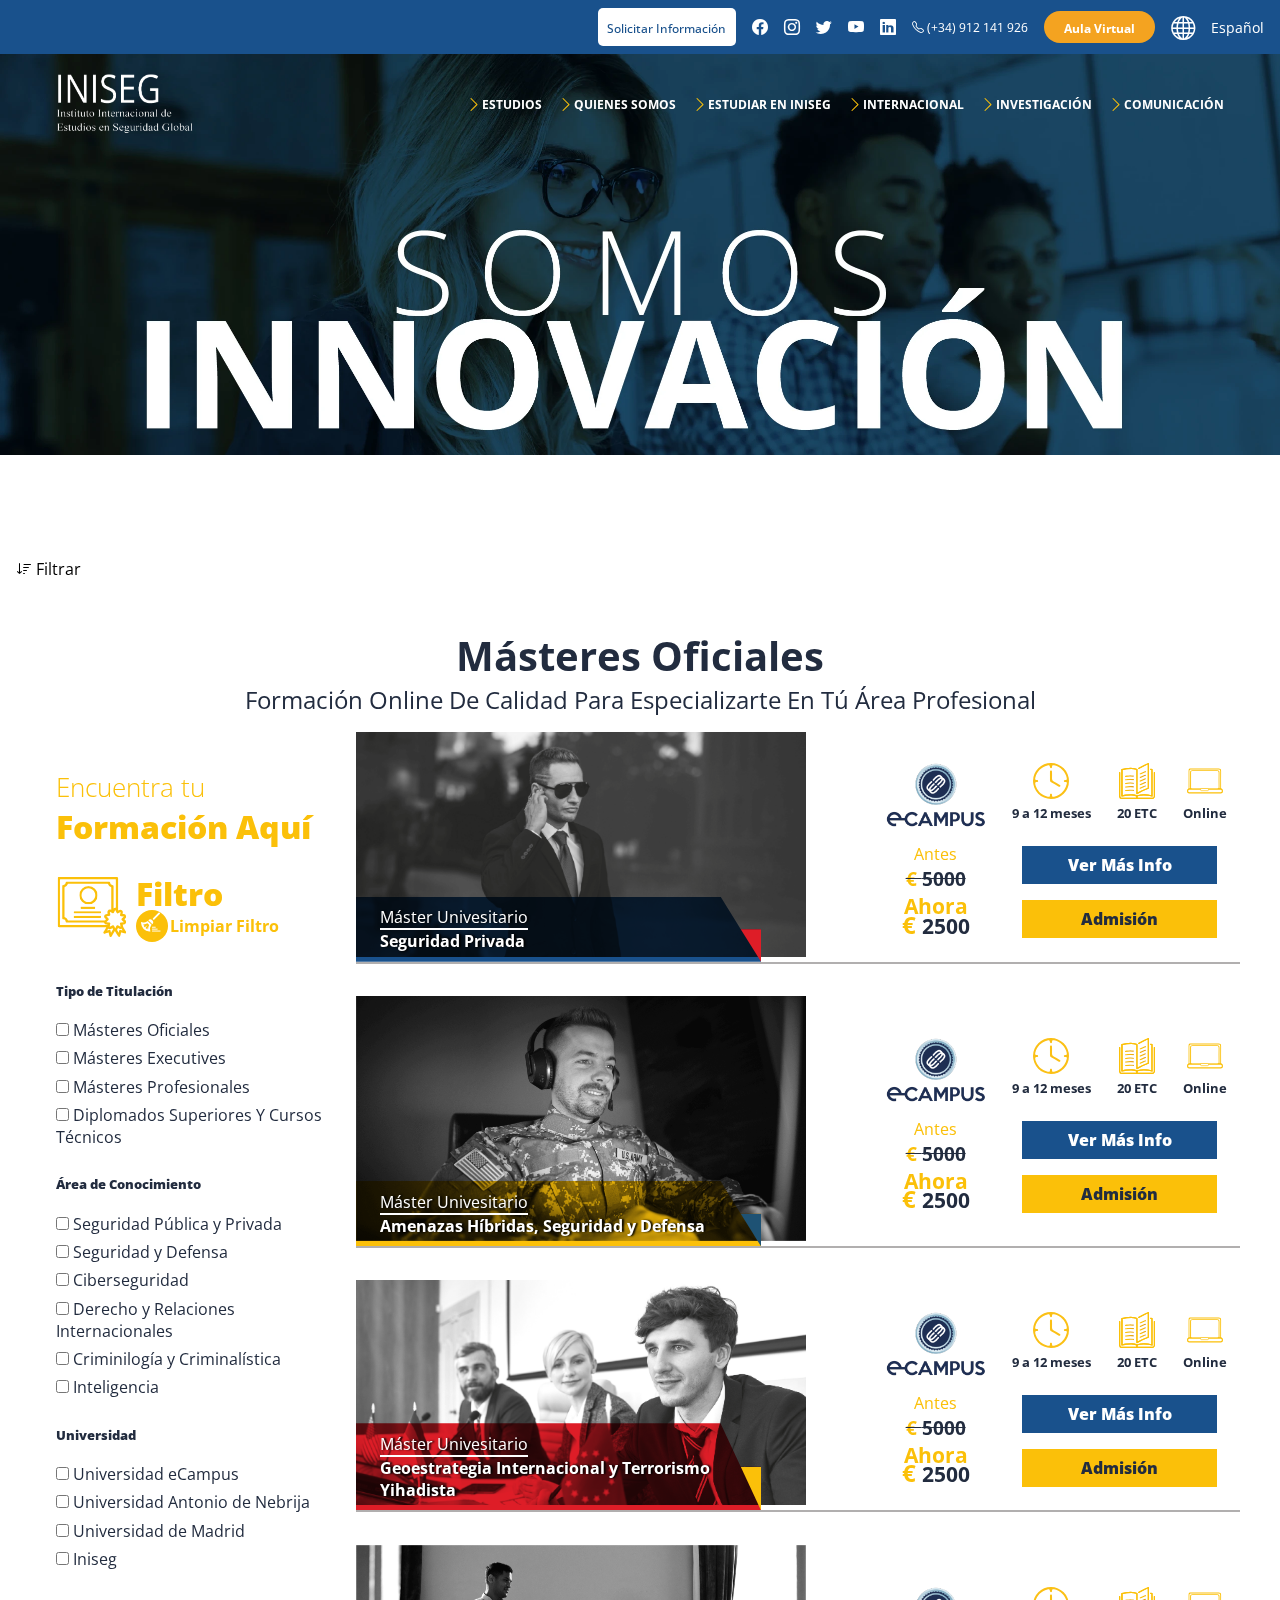
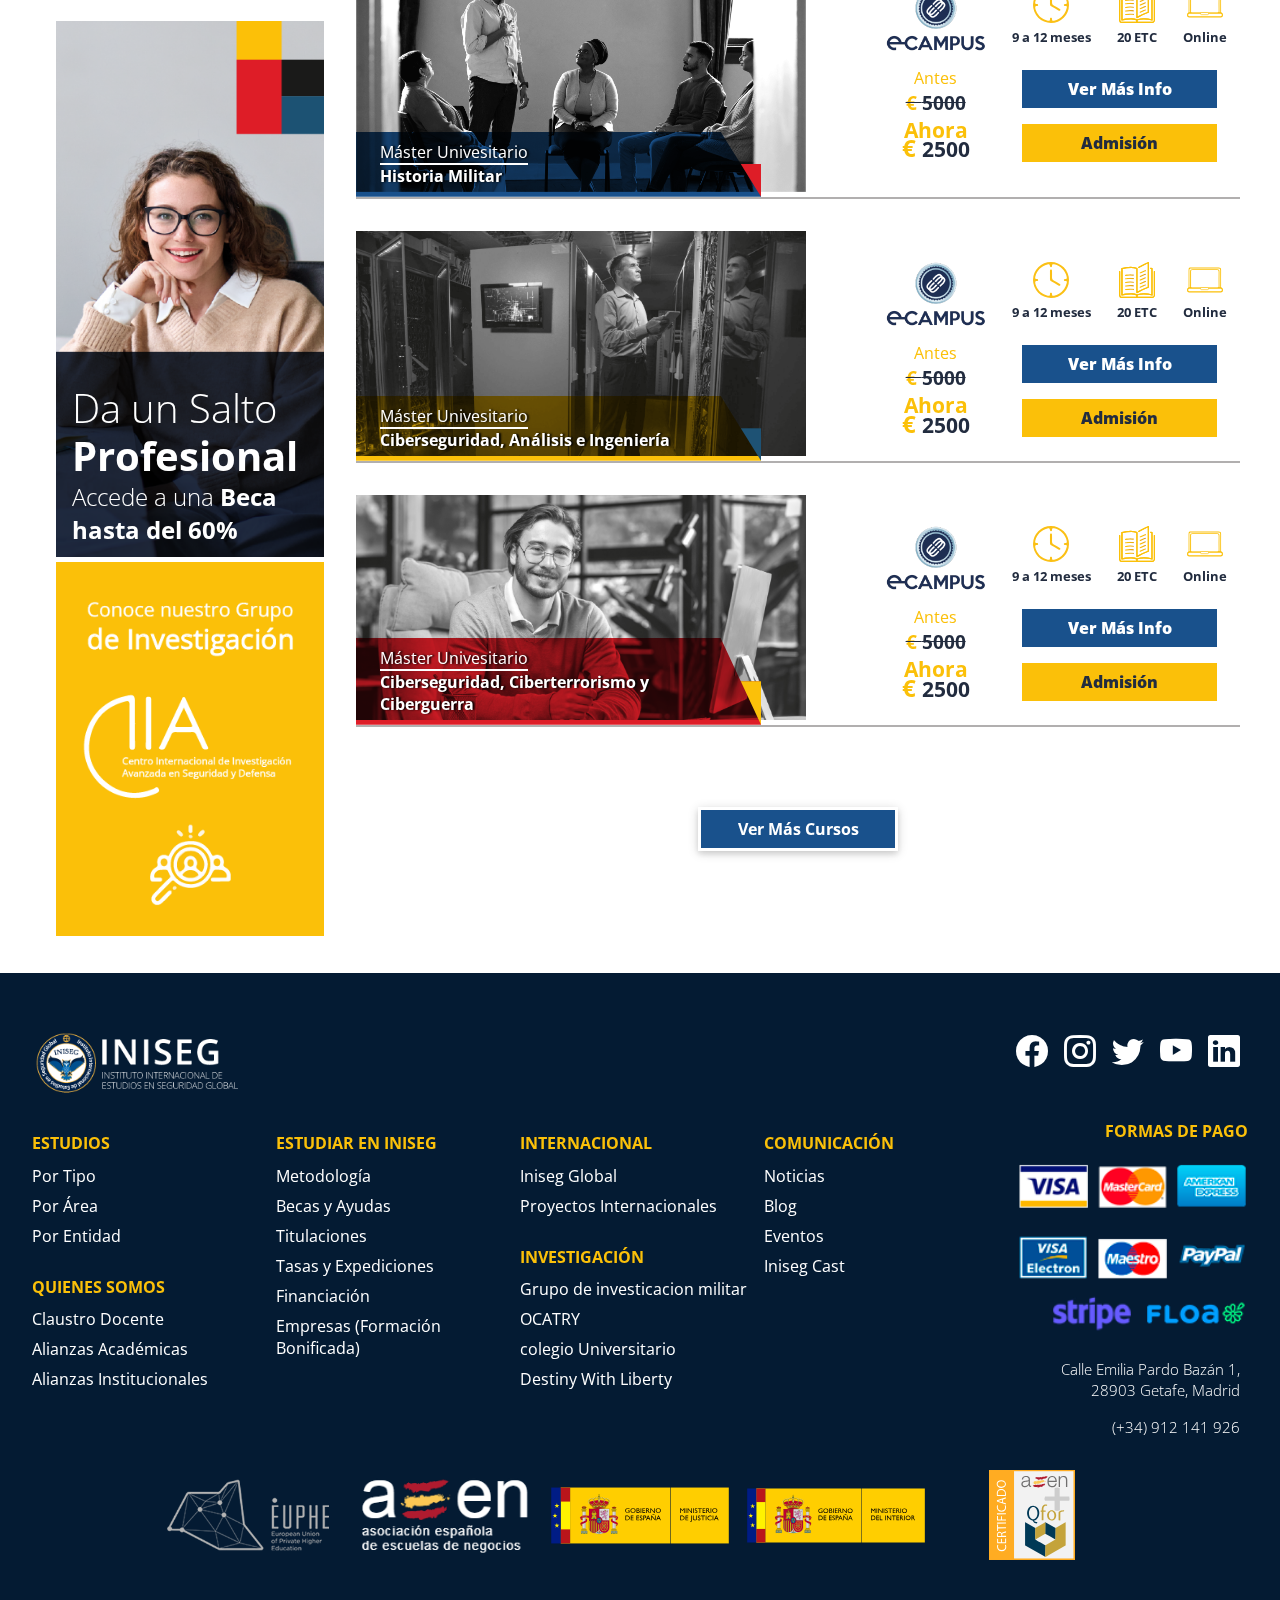
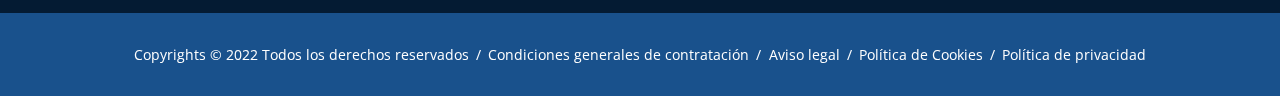
==== commit a419d152: "chore[estudios] delete footer styles" ====
--- a/estudios/estudios.html
+++ b/estudios/estudios.html
@@ -8,6 +8,7 @@
   <!-- STYLES -->
   <link rel="stylesheet" href="../styles/styles.css">
   <link rel="stylesheet" href="../styles/stylesMenu.css">
+  <link rel="stylesheet" href="../styles/footer.css">
   <link rel="stylesheet" href="styles/min.css">
   <link rel="stylesheet" href="styles/med.css">
   <link rel="stylesheet" href="styles/large.css">
@@ -90,7 +91,7 @@
     <nav class="navbar">
       <div class="container">
         <div class="header-img-container">
-          <a href="https://www.iniseg.es/" rel="noopener noreferer">
+          <a href="../index.html" rel="noopener noreferer">
             <img class="logo" src="../assets/images/menu/nombre-azul.png"
               alt="Logo instituto internacional de estudios en Seguridad global iniseg">
           </a>
@@ -289,7 +290,7 @@
                       <div class="dropdown-links-items">
                         <h5>CIIA</h5>
                         <hr>
-                        <a href="../historia_militar/historiaMilitar.html"
+                        <a href="/historia_militar/historiaMilitar.html"
                           rel="noopener noreferer">Grupo de Investigación Historia Militar</a>
                         <a href="https://www.ocatry.org/" rel="noopener noreferer">OCATRY</a>
                         <a href="https://www.colegio-inteligencia.eu/" rel="noopener noreferer">Colegio
@@ -777,8 +778,8 @@
     </div>
   </footer>
 
-  <script src="js/scripts.js"></script>
   <script src="../js/menu.js"></script>
+  <script src="js/index.js"></script>
   <script src="js/cardsData.js" type="module"></script>
   <script src="js/renderCards.js" type="module"></script>
   <script src="https://cdn.jsdelivr.net/npm/bootstrap@5.3.0/dist/js/bootstrap.bundle.min.js"
--- a/styles/footer.css
+++ b/styles/footer.css
@@ -0,0 +1,215 @@
+/* FOOTER */
+
+.footer-1 {
+  display: flex;
+  flex-direction: column;
+  align-items: center;
+}
+.footer-1,
+.footer-2,
+.footer-3 {
+  padding: 2rem 2rem;
+}
+
+.footer-1-content{
+  padding: 0 0 2rem;
+  min-width: 250px;
+}
+
+.footer-1-icons-address h3 {
+  color: rgb(var(--main-yellow));
+  font-size: clamp(0.85rem, 1.5vw, 1rem);
+  text-align: left;
+  margin: 1.5rem 0 1rem;
+}
+
+.footer-2 {
+  display: grid;
+  grid-template-columns: repeat(auto-fit, minmax(180px, 150px));
+  justify-content: center;
+  justify-items: center;
+  align-items: center;
+  padding: 1rem;
+  gap: 0.5rem;
+}
+
+.footer-logo {
+  margin-bottom: 1rem;
+}
+
+.footer-logo img {
+  max-height: 70px;
+}
+
+.footer-content {
+  text-align: center;
+  color: white;
+  margin-bottom: 2rem;
+}
+
+.footer-menu{
+  padding: 0.8rem 0 0.5rem;
+  border-bottom: 1px solid rgb(var(--dark-grey));
+}
+
+.animate .bi {
+  transition: transform 0.3s ease;
+  transform: rotate(0deg);
+}
+.rotate .bi {
+  transition: transform 0.3s ease;
+  transform: rotate(45deg);
+}
+
+.footer-menu h3 {
+  color: rgb(var(--main-yellow));
+  font-size: clamp(0.85rem, 1.5vw, 1rem);
+}
+
+.footer-menu ul{
+  padding-top: 0.65rem;
+  padding-left: 0;
+}
+
+.footer-menu ul li {
+  margin-bottom: 0.5rem;
+  padding-left: 0.85rem;
+}
+
+.footer-menu ul li a {
+  font-size: clamp(0.85rem, 1.5vw, 1rem);
+  color: white;
+}
+
+.footer-menu ul li a:hover {
+  color: rgb(var(--light-blue));
+}
+
+.footer-icons {
+  display: flex;
+  justify-content: flex-start;
+  gap: 1rem;
+  margin: 1rem 0;
+}
+
+.footer-icons a {
+  font-size: clamp(1.25rem, 2.5vw, 2rem);
+  color: white;
+}
+
+.footer-icons a:hover {
+  color: rgb(var(--light-blue));
+}
+
+.footer-address{
+  margin-top: 1rem;
+}
+
+.footer-address p {
+  color: white;
+  text-align: center;
+  font-weight: 300;
+}
+
+.footer-2 img {
+  aspect-ratio: 2/1;
+  object-fit: contain;
+  width: 100%;
+}
+
+.footer-3 {
+  background-color: rgb(var(--main-blue));
+  color: white;
+}
+
+.footer-3 p {
+  text-align: center;
+  font-size: clamp(0.75rem, 1.2vw, 0.85rem);
+}
+
+.footer-3 p span {
+  padding: 0 0.2rem;
+}
+
+/* FIN FOOTER */
+
+@media only screen and (min-width: 768px) {
+
+  /* FOOTER */
+  .footer-1 {
+    flex-direction: row;
+    justify-content: space-evenly;
+    align-items: flex-start;
+    gap: 1.5rem;
+    padding: 3.5rem 2rem 0;
+    max-width: 1280px;
+    margin: 0 auto;
+  }
+
+  .footer-content {
+    display: flex;
+    justify-content: space-evenly;
+    flex-grow: 1;
+    gap: 1rem;
+    text-align: left;
+  }
+
+  .footer-icons {
+    justify-content: flex-end;
+    gap: 1rem;
+    padding-right: 0.5rem;
+    margin: 0;
+  }
+
+  .footer-address p {
+    font-size: clamp(0.8rem, 1.2vw, 1rem);
+    text-align: right;
+    margin-bottom: 1rem !important;
+    padding-right: 0.5rem;
+  }
+
+  .footer-menu-content h3 {
+    margin-bottom: 1rem;
+  }
+
+  .footer-2 {
+    margin-bottom: 2rem;
+    gap: 1rem;
+  }
+
+  .footer-1-icons-address h3 {
+    text-align: right;
+  }
+  /* FIN FOOTER */
+}
+
+@media screen and (min-width: 1024px) {
+    /* FOOTER */
+
+    .footer-1-content {
+      display: grid;
+      grid-template-columns: repeat(4, 1fr);
+      gap: 1rem;
+    }
+    .footer-menu {
+      border-bottom: 0px;
+    }
+    .animate .bi {
+      display: none;
+    }
+  
+    .footer-menu ul li{
+      padding-left: 0;
+    }
+  
+    .footer-1-icons-address{
+      display: flex;
+      flex-direction: column;
+    }
+  
+    .footer-1-icons-address h3 {
+      text-align: center;
+      margin: 3rem 0 1rem;
+    }
+    /* FIN FOOTER */
+}--- a/estudios/styles/min.css
+++ b/estudios/styles/min.css
@@ -755,140 +755,7 @@
   display: none;
 }
 
-/* FOOTER */
-
-.footer-1 {
-  display: flex;
-  flex-direction: column;
-  align-items: center;
-}
-.footer-1,
-.footer-2,
-.footer-3 {
-  padding: 2rem 2rem;
-}
-
-.footer-1-content{
-  padding: 0 0 2rem;
-  min-width: 250px;
-}
-
-.footer-1-icons-address h3 {
-  color: rgb(var(--main-yellow));
-  font-size: clamp(0.85rem, 1.5vw, 1rem);
-  text-align: left;
-  margin: 1.5rem 0 1rem;
-}
-
-.footer-2 {
-  display: grid;
-  grid-template-columns: repeat(auto-fit, minmax(180px, 150px));
-  justify-content: center;
-  justify-items: center;
-  align-items: center;
-  padding: 1rem;
-  gap: 0.5rem;
-}
-
-.footer-logo {
-  margin-bottom: 1rem;
-}
-
-.footer-logo img {
-  max-height: 70px;
-}
-
-.footer-content {
-  text-align: center;
-  color: white;
-  margin-bottom: 2rem;
-}
-
-.footer-menu{
-  padding: 0.8rem 0 0.5rem;
-  border-bottom: 1px solid rgb(var(--dark-grey));
-}
-
-.animate .bi {
-  transition: transform 0.3s ease;
-  transform: rotate(0deg);
-}
-.rotate .bi {
-  transition: transform 0.3s ease;
-  transform: rotate(45deg);
-}
-
-.footer-menu h3 {
-  color: rgb(var(--main-yellow));
-  font-size: clamp(0.85rem, 1.5vw, 1rem);
-}
-
-.footer-menu ul{
-  padding-top: 0.65rem;
-  padding-left: 0;
-}
-
-.footer-menu ul li {
-  margin-bottom: 0.5rem;
-  padding-left: 0.85rem;
-}
-
-.footer-menu ul li a {
-  font-size: clamp(0.85rem, 1.5vw, 1rem);
-  color: white;
-}
-
-.footer-menu ul li a:hover {
-  color: rgb(var(--light-blue));
-}
-
-.footer-icons {
-  display: flex;
-  justify-content: flex-start;
-  gap: 1rem;
-  margin: 1rem 0;
-}
-
-.footer-icons a {
-  font-size: clamp(1.25rem, 2.5vw, 2rem);
-  color: white;
-}
-
-.footer-icons a:hover {
-  color: rgb(var(--light-blue));
-}
-
-.footer-address{
-  margin-top: 1rem;
-}
-
-.footer-address p {
-  color: white;
-  text-align: center;
-  font-weight: 300;
-}
-
-.footer-2 img {
-  aspect-ratio: 2/1;
-  object-fit: contain;
-  width: 100%;
-}
-
-.footer-3 {
-  background-color: rgb(var(--main-blue));
-  color: white;
-}
-
-.footer-3 p {
-  text-align: center;
-  font-size: clamp(0.75rem, 1.2vw, 0.85rem);
-}
-
-.footer-3 p span {
-  padding: 0 0.2rem;
-}
-
-/* FIN FOOTER */
+
 
 /* --- MEDIA QUERIES */
 
--- a/estudios/styles/large.css
+++ b/estudios/styles/large.css
@@ -180,35 +180,6 @@
   .main-img-desktop {
     display: block;
   }
-
-  /* FOOTER */
-
-  .footer-1-content {
-    display: grid;
-    grid-template-columns: repeat(4, 1fr);
-    gap: 1rem;
-  }
-  .footer-menu {
-    border-bottom: 0px;
-  }
-  .animate .bi {
-    display: none;
-  }
-
-  .footer-menu ul li{
-    padding-left: 0;
-  }
-
-  .footer-1-icons-address{
-    display: flex;
-    flex-direction: column;
-  }
-
-  .footer-1-icons-address h3 {
-    text-align: center;
-    margin: 3rem 0 1rem;
-  }
-  /* FIN FOOTER */
 }
 
 @media screen and (min-width: 1024px) and (max-width: 1200px) {
